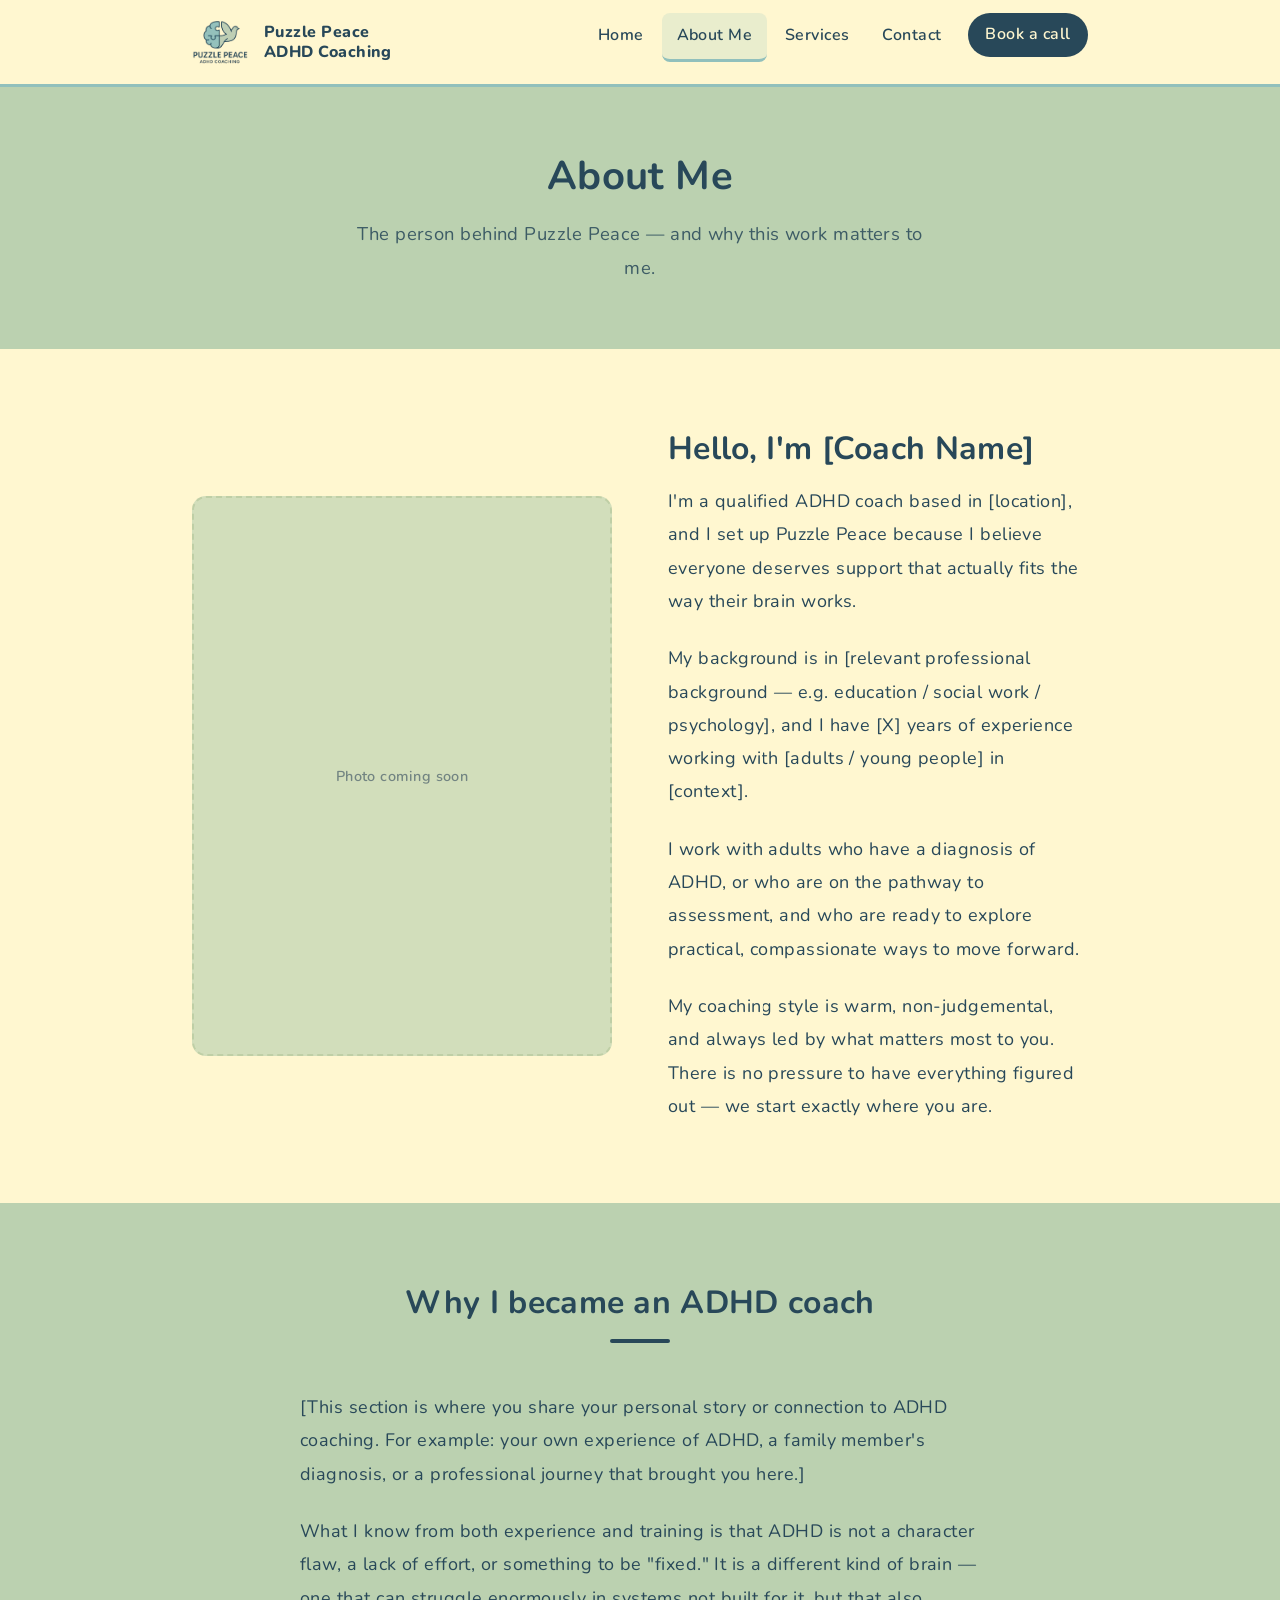
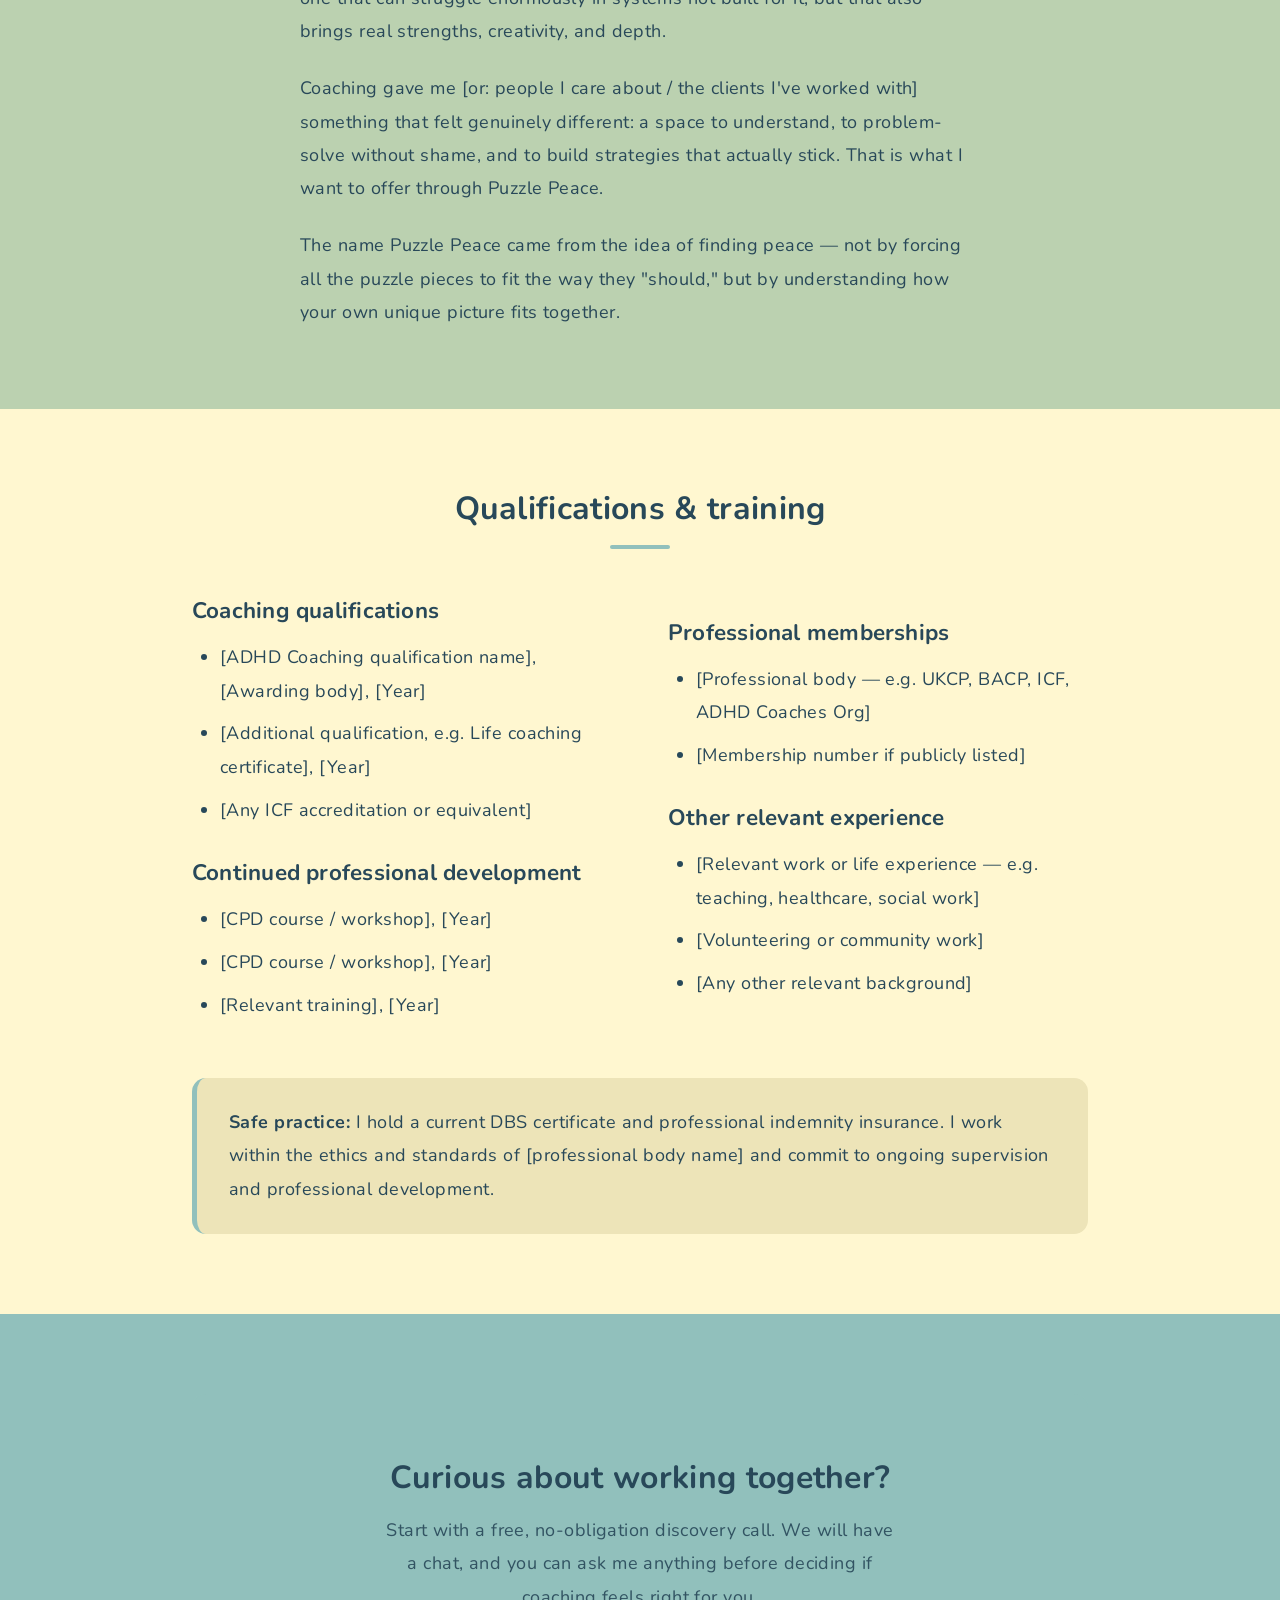
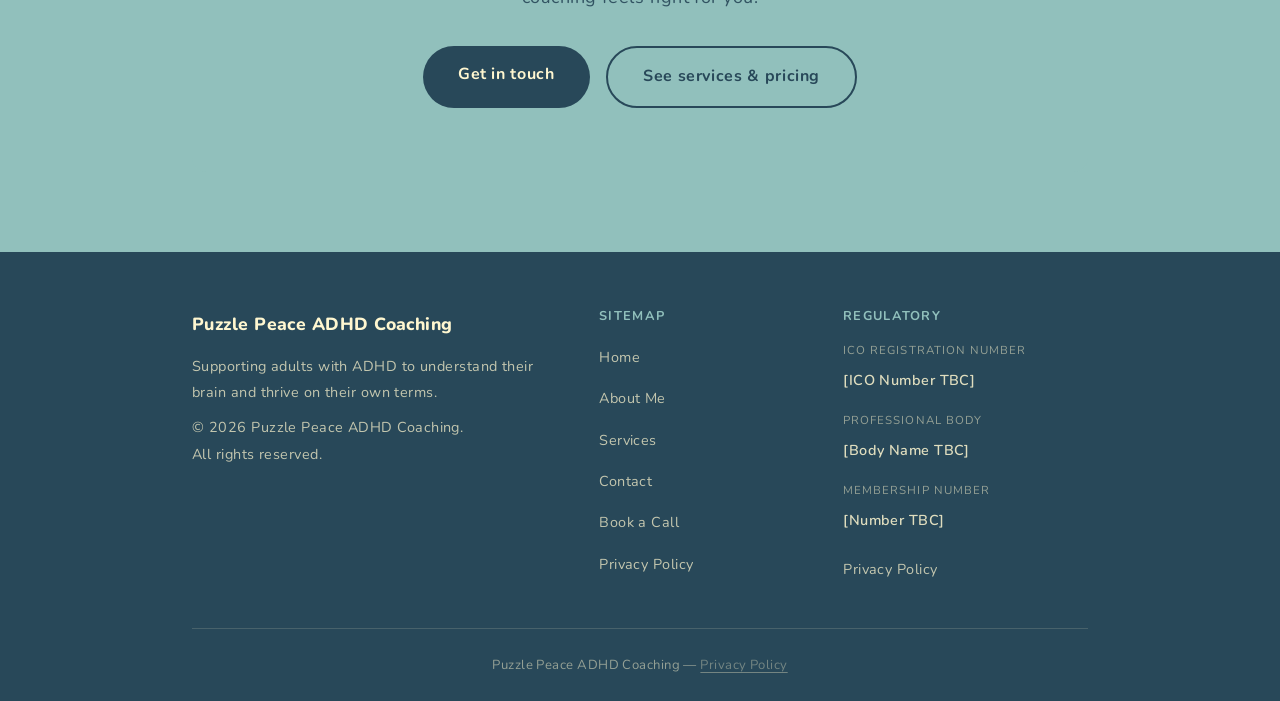
==== about.html @ c350c097 "Initial commit — Puzzle Peace ADHD Coaching website" ====
<!DOCTYPE html>
<html lang="en">
<head>
  <meta charset="UTF-8">
  <meta name="viewport" content="width=device-width, initial-scale=1.0">
  <meta name="description" content="About [Coach Name] — ADHD coach at Puzzle Peace, qualifications, background, and why she started Puzzle Peace ADHD Coaching.">
  <title>About Me | Puzzle Peace ADHD Coaching</title>
  <link rel="stylesheet" href="css/style.css">
  <!-- Open Graph -->
  <meta property="og:title" content="About Me | Puzzle Peace ADHD Coaching">
  <meta property="og:description" content="Meet [Coach Name] — qualified ADHD coach and founder of Puzzle Peace ADHD Coaching.">
  <meta property="og:type" content="website">
  <meta property="og:url" content="https://[your-domain]/about.html">
  <meta property="og:image" content="https://[your-domain]/images/logo.png">
  <meta name="twitter:card" content="summary_large_image">
</head>
<body>

  <!-- ===== HEADER ===== -->
  <header>
    <div class="nav-inner">
      <a href="index.html" class="logo-link" aria-label="Puzzle Peace ADHD Coaching — home">
        <img
          src="images/logo.png"
          alt="Puzzle Peace ADHD Coaching logo"
          onerror="this.style.display='none'; this.nextElementSibling.style.display='block';">
        <span class="logo-text">Puzzle Peace<br>ADHD Coaching</span>
      </a>
      <nav aria-label="Main navigation">
        <button class="menu-toggle" aria-label="Open navigation menu" aria-expanded="false" aria-controls="nav-links">
          <span></span><span></span><span></span>
        </button>
        <ul class="nav-links" id="nav-links" role="list">
          <li><a href="index.html">Home</a></li>
          <li><a href="about.html">About Me</a></li>
          <li><a href="services.html">Services</a></li>
          <li><a href="contact.html">Contact</a></li>
          <li><a href="book.html" class="nav-cta">Book a call</a></li>
        </ul>
      </nav>
    </div>
  </header>

  <!-- ===== PAGE HEADER ===== -->
  <div class="page-header">
    <h1>About Me</h1>
    <p>The person behind Puzzle Peace — and why this work matters to me.</p>
  </div>

  <!-- ===== MAIN BIO ===== -->
  <section>
    <div class="container">
      <div class="two-col">
        <div class="photo-placeholder" role="img" aria-label="Photo of [Coach Name] — placeholder">
          Photo coming soon
        </div>
        <div>
          <h2>Hello, I'm [Coach Name]</h2>
          <p>
            I'm a qualified ADHD coach based in [location], and I set up
            Puzzle Peace because I believe everyone deserves support that
            actually fits the way their brain works.
          </p>
          <p>
            My background is in [relevant professional background — e.g. education /
            social work / psychology], and I have [X] years of experience working
            with [adults / young people] in [context].
          </p>
          <p>
            I work with adults who have a diagnosis of ADHD, or who are on the
            pathway to assessment, and who are ready to explore practical,
            compassionate ways to move forward.
          </p>
          <p>
            My coaching style is warm, non-judgemental, and always led by what
            matters most to you. There is no pressure to have everything figured
            out — we start exactly where you are.
          </p>
        </div>
      </div>
    </div>
  </section>

  <!-- ===== WHY I BECAME A COACH ===== -->
  <section class="section-sage">
    <div class="container">
      <div class="section-title">
        <h2>Why I became an ADHD coach</h2>
        <span class="rule" aria-hidden="true"></span>
      </div>
      <div style="max-width: 680px; margin: 0 auto;">
        <p>
          [This section is where you share your personal story or connection to
          ADHD coaching. For example: your own experience of ADHD, a family
          member's diagnosis, or a professional journey that brought you here.]
        </p>
        <p>
          What I know from both experience and training is that ADHD is not a
          character flaw, a lack of effort, or something to be "fixed." It is a
          different kind of brain — one that can struggle enormously in systems
          not built for it, but that also brings real strengths, creativity, and
          depth.
        </p>
        <p>
          Coaching gave me [or: people I care about / the clients I've worked with]
          something that felt genuinely different: a space to understand, to
          problem-solve without shame, and to build strategies that actually stick.
          That is what I want to offer through Puzzle Peace.
        </p>
        <p>
          The name Puzzle Peace came from the idea of finding peace — not by
          forcing all the puzzle pieces to fit the way they "should," but by
          understanding how your own unique picture fits together.
        </p>
      </div>
    </div>
  </section>

  <!-- ===== QUALIFICATIONS ===== -->
  <section>
    <div class="container">
      <div class="section-title">
        <h2>Qualifications &amp; training</h2>
        <span class="rule" aria-hidden="true"></span>
      </div>
      <div class="two-col">
        <div>
          <h3>Coaching qualifications</h3>
          <ul>
            <li>[ADHD Coaching qualification name], [Awarding body], [Year]</li>
            <li>[Additional qualification, e.g. Life coaching certificate], [Year]</li>
            <li>[Any ICF accreditation or equivalent]</li>
          </ul>
          <h3 style="margin-top: 2rem;">Continued professional development</h3>
          <ul>
            <li>[CPD course / workshop], [Year]</li>
            <li>[CPD course / workshop], [Year]</li>
            <li>[Relevant training], [Year]</li>
          </ul>
        </div>
        <div>
          <h3>Professional memberships</h3>
          <ul>
            <li>[Professional body — e.g. UKCP, BACP, ICF, ADHD Coaches Org]</li>
            <li>[Membership number if publicly listed]</li>
          </ul>
          <h3 style="margin-top: 2rem;">Other relevant experience</h3>
          <ul>
            <li>[Relevant work or life experience — e.g. teaching, healthcare, social work]</li>
            <li>[Volunteering or community work]</li>
            <li>[Any other relevant background]</li>
          </ul>
        </div>
      </div>
      <div style="background: var(--bg-alt); border-radius: var(--radius); padding: 1.75rem 2rem; margin-top: 2rem; border-left: 5px solid var(--teal);">
        <p style="max-width: 100%; margin: 0;">
          <strong>Safe practice:</strong> I hold a current DBS certificate and
          professional indemnity insurance. I work within the ethics and
          standards of [professional body name] and commit to ongoing
          supervision and professional development.
        </p>
      </div>
    </div>
  </section>

  <!-- ===== CTA ===== -->
  <section class="section-teal">
    <div class="container">
      <div class="cta-box">
        <h2>Curious about working together?</h2>
        <p>
          Start with a free, no-obligation discovery call. We will have a chat,
          and you can ask me anything before deciding if coaching feels right for you.
        </p>
        <div class="btn-group">
          <a href="contact.html" class="btn btn-dark">Get in touch</a>
          <a href="services.html" class="btn btn-outline">See services &amp; pricing</a>
        </div>
      </div>
    </div>
  </section>

  <!-- ===== FOOTER ===== -->
  <footer>
    <div class="container">
      <div class="footer-grid">
        <div class="footer-col">
          <span class="footer-brand-name">Puzzle Peace ADHD Coaching</span>
          <p>
            Supporting adults with ADHD to understand their brain and
            thrive on their own terms.
          </p>
          <p style="margin-top: 0.5rem;">
            &copy; <span id="year"></span> Puzzle Peace ADHD Coaching.<br>
            All rights reserved.
          </p>
        </div>
        <div class="footer-col">
          <h4>Sitemap</h4>
          <ul>
            <li><a href="index.html">Home</a></li>
            <li><a href="about.html">About Me</a></li>
            <li><a href="services.html">Services</a></li>
            <li><a href="contact.html">Contact</a></li>
            <li><a href="book.html">Book a Call</a></li>
            <li><a href="privacy-policy.html">Privacy Policy</a></li>
          </ul>
        </div>
        <div class="footer-col">
          <h4>Regulatory</h4>
          <div class="reg-item">
            <span class="reg-label">ICO Registration Number</span>
            <span class="reg-value">[ICO Number TBC]</span>
          </div>
          <div class="reg-item">
            <span class="reg-label">Professional Body</span>
            <span class="reg-value">[Body Name TBC]</span>
          </div>
          <div class="reg-item">
            <span class="reg-label">Membership Number</span>
            <span class="reg-value">[Number TBC]</span>
          </div>
          <div style="margin-top: 1rem;">
            <a href="privacy-policy.html">Privacy Policy</a>
          </div>
        </div>
      </div>
      <div class="footer-bottom">
        Puzzle Peace ADHD Coaching &mdash;
        <a href="privacy-policy.html">Privacy Policy</a>
      </div>
    </div>
  </footer>

  <script src="js/main.js"></script>
  <script>document.getElementById('year').textContent = new Date().getFullYear();</script>
</body>
</html>
---- css/style.css ----
/* ============================================================
   PUZZLE PEACE ADHD COACHING — Main Stylesheet
   Dyslexia-friendly: Nunito font, cream background,
   generous spacing, left-aligned text, 65ch line length
   ============================================================ */

@import url('https://fonts.googleapis.com/css2?family=Nunito:ital,wght@0,400;0,500;0,600;0,700;0,800;1,400&display=swap');

/* --- Variables --- */
:root {
  --bg:         #fff7d0;
  --bg-alt:     #ede4b8;
  --teal:       #91c0bc;
  --teal-dark:  #6aa8a4;
  --sage:       #bbd1b0;
  --sage-dark:  #9dba91;
  --text:       #284859;
  --text-muted: #3d6275;
  --off-white:  #e8f3f2;
  --max-width:  960px;
  --radius:     14px;
  --section-pad: 5rem;
}

/* --- Reset --- */
*, *::before, *::after { box-sizing: border-box; margin: 0; padding: 0; }
html { scroll-behavior: smooth; }

body {
  font-family: 'Nunito', 'Segoe UI', Arial, sans-serif;
  background-color: var(--bg);
  color: var(--text);
  font-size: 1.125rem;    /* 18px */
  line-height: 1.85;
  letter-spacing: 0.025em;
}

/* --- Typography --- */
h1, h2, h3, h4 {
  line-height: 1.25;
  margin-bottom: 1rem;
  font-weight: 700;
  letter-spacing: 0.01em;
}
h1 { font-size: 2.5rem; }
h2 { font-size: 2rem; }
h3 { font-size: 1.4rem; }
h4 { font-size: 1.05rem; font-weight: 700; }

p {
  margin-bottom: 1.5rem;
  max-width: 65ch;   /* optimal reading line length */
}
p:last-child { margin-bottom: 0; }

a { color: var(--teal-dark); text-decoration: underline; text-underline-offset: 3px; }
a:hover { color: var(--text); }

ul, ol { padding-left: 1.75rem; margin-bottom: 1.5rem; }
li { margin-bottom: 0.6rem; line-height: 1.85; }
strong { font-weight: 700; }

/* --- Layout --- */
.container {
  max-width: var(--max-width);
  margin: 0 auto;
  padding: 0 2rem;
}
section { padding: var(--section-pad) 0; }

/* --- HEADER / NAV --- */
header {
  background: var(--bg);
  border-bottom: 3px solid var(--teal);
  position: sticky;
  top: 0;
  z-index: 200;
}

.nav-inner {
  max-width: var(--max-width);
  margin: 0 auto;
  padding: 0.75rem 2rem;
  display: flex;
  align-items: center;
  justify-content: space-between;
}

.logo-link {
  display: flex;
  align-items: center;
  gap: 0.75rem;
  text-decoration: none;
  flex-shrink: 0;
}

.logo-link img { height: 60px; width: auto; display: block; }

.logo-text {
  font-size: 1rem;
  font-weight: 800;
  color: var(--text);
  line-height: 1.25;
  display: block; /* always visible alongside logo */
}

nav { display: flex; align-items: center; }

.nav-links {
  list-style: none;
  display: flex;
  gap: 0.25rem;
  padding: 0;
  margin: 0;
}

.nav-links a {
  display: block;
  color: var(--text);
  text-decoration: none;
  font-weight: 600;
  font-size: 1rem;
  padding: 0.5rem 0.9rem;
  border-radius: 8px;
  border-bottom: 3px solid transparent;
  transition: background 0.15s;
}

.nav-links a:hover,
.nav-links a.active {
  background: rgba(145, 192, 188, 0.2);
  border-bottom-color: var(--teal);
  color: var(--text);
}

/* Hamburger */
.menu-toggle {
  display: none;
  flex-direction: column;
  gap: 5px;
  background: none;
  border: 2px solid var(--text);
  border-radius: 8px;
  padding: 0.45rem 0.6rem;
  cursor: pointer;
}
.menu-toggle span {
  display: block;
  width: 22px;
  height: 2.5px;
  background: var(--text);
  border-radius: 2px;
}

/* --- HERO --- */
.hero {
  background: var(--teal);
  padding: 5.5rem 2rem;
  text-align: center;
}
.hero-brand {
  font-size: 1rem;
  font-weight: 700;
  letter-spacing: 0.15em;
  text-transform: uppercase;
  color: var(--text);
  opacity: 0.7;
  margin: 0 auto 1rem;
  max-width: 100%;
}
.hero h1 {
  color: var(--text);
  font-size: 2.9rem;
  max-width: 700px;
  margin: 0 auto 1.25rem;
}
.hero p {
  color: var(--text);
  font-size: 1.2rem;
  max-width: 580px;
  margin: 0 auto 2.25rem;
  opacity: 0.9;
}

/* --- BUTTONS --- */
.btn {
  display: inline-block;
  padding: 0.9rem 2.2rem;
  border-radius: 50px;
  font-size: 1rem;
  font-weight: 700;
  font-family: 'Nunito', sans-serif;
  text-decoration: none;
  cursor: pointer;
  border: none;
  letter-spacing: 0.04em;
  transition: transform 0.15s, box-shadow 0.15s;
}
.btn:hover {
  transform: translateY(-2px);
  box-shadow: 0 6px 18px rgba(40, 72, 89, 0.25);
  text-decoration: none;
}
.btn-dark  { background: var(--text); color: var(--bg); }
.btn-dark:hover { color: var(--bg); }
.btn-outline {
  background: transparent;
  color: var(--text);
  border: 2.5px solid var(--text);
}
.btn-outline:hover { background: rgba(40, 72, 89, 0.08); color: var(--text); }
.btn-teal  { background: var(--teal); color: var(--text); }
.btn-sage  { background: var(--sage); color: var(--text); }

.btn-group {
  display: flex;
  gap: 1rem;
  flex-wrap: wrap;
  justify-content: center;
}

/* --- PAGE HEADER (inner pages) --- */
.page-header {
  background: var(--sage);
  padding: 4rem 2rem;
  text-align: center;
}
.page-header h1 { color: var(--text); }
.page-header p {
  color: var(--text);
  font-size: 1.15rem;
  max-width: 600px;
  margin: 0.5rem auto 0;
  opacity: 0.85;
}

/* --- SECTION BACKGROUNDS --- */
.section-sage { background: var(--sage); }
.section-teal { background: var(--teal); }
.section-alt  { background: var(--bg-alt); }

/* --- SECTION TITLE --- */
.section-title {
  text-align: center;
  margin-bottom: 3rem;
}
.section-title .rule {
  display: block;
  width: 60px;
  height: 4px;
  background: var(--teal);
  margin: 0.75rem auto 0;
  border-radius: 3px;
}
.section-sage .section-title .rule,
.section-teal .section-title .rule { background: var(--text); }

/* --- CARDS --- */
.card-grid {
  display: grid;
  grid-template-columns: repeat(auto-fit, minmax(255px, 1fr));
  gap: 1.75rem;
}
.card {
  background: var(--off-white);
  border-radius: var(--radius);
  padding: 2rem;
  border: 2px solid var(--sage);
}
.card-icon { font-size: 2.2rem; margin-bottom: 0.75rem; display: block; }
.card h3 { color: var(--teal-dark); margin-bottom: 0.75rem; }
.card p { margin-bottom: 0; max-width: 100%; }

/* --- TWO COLUMN --- */
.two-col {
  display: grid;
  grid-template-columns: 1fr 1fr;
  gap: 3.5rem;
  align-items: center;
}
.photo-placeholder {
  width: 100%;
  aspect-ratio: 3 / 4;
  background: var(--sage);
  border-radius: var(--radius);
  display: flex;
  align-items: center;
  justify-content: center;
  color: var(--text);
  font-size: 0.9rem;
  font-weight: 600;
  opacity: 0.65;
  border: 2px dashed var(--sage-dark);
  text-align: center;
  padding: 1rem;
}

/* --- STEPS (How it works) --- */
.steps {
  display: grid;
  grid-template-columns: repeat(auto-fit, minmax(200px, 1fr));
  gap: 1.5rem;
  counter-reset: step;
}
.step {
  background: var(--off-white);
  border-radius: var(--radius);
  padding: 2rem;
  border: 2px solid var(--sage);
  position: relative;
  padding-top: 3.5rem;
}
.step::before {
  counter-increment: step;
  content: counter(step);
  position: absolute;
  top: -1rem;
  left: 1.5rem;
  width: 2rem;
  height: 2rem;
  background: var(--teal-dark);
  color: var(--bg);
  font-weight: 800;
  font-size: 1rem;
  border-radius: 50%;
  display: flex;
  align-items: center;
  justify-content: center;
}
.step h3 { margin-bottom: 0.5rem; font-size: 1.1rem; }
.step p { margin-bottom: 0; max-width: 100%; font-size: 0.95rem; }

/* --- SERVICE BLOCKS --- */
.service-block {
  background: var(--off-white);
  border-radius: var(--radius);
  padding: 2.25rem 2.5rem;
  margin-bottom: 1.75rem;
  border-left: 5px solid var(--teal);
}
.service-block:last-child { margin-bottom: 0; }
.service-block h3 { color: var(--teal-dark); margin-bottom: 0.75rem; }
.service-block p, .service-block ul { max-width: 100%; }

/* --- PRICING BOX --- */
.pricing-box {
  background: var(--teal);
  border-radius: var(--radius);
  padding: 3rem 2rem;
  text-align: center;
  margin: 2rem 0;
}
.pricing-box .price {
  font-size: 3.5rem;
  font-weight: 800;
  color: var(--text);
  line-height: 1;
  margin: 0.5rem 0;
}
.pricing-box .price-label { font-size: 1rem; color: var(--text); opacity: 0.8; }
.pricing-box p { max-width: 100%; color: var(--text); margin-top: 0.75rem; opacity: 0.9; }
.pricing-box .btn { margin-top: 1.5rem; }

/* --- FAQ --- */
.faq-item {
  border-bottom: 2px solid var(--sage);
  padding: 1.5rem 0;
}
.faq-item:last-child { border-bottom: none; }
.faq-item h3 { font-size: 1.1rem; margin-bottom: 0.5rem; color: var(--teal-dark); }
.faq-item p { margin-bottom: 0; max-width: 100%; }

/* --- CTA BOX --- */
.cta-box {
  background: var(--teal);
  border-radius: var(--radius);
  padding: 4rem 2rem;
  text-align: center;
}
.cta-box h2 { color: var(--text); margin-bottom: 1rem; }
.cta-box p { color: var(--text); max-width: 520px; margin: 0 auto 2rem; opacity: 0.9; }

/* --- CONTACT --- */
.contact-method {
  background: var(--off-white);
  border-radius: var(--radius);
  padding: 2.5rem;
  border: 2px solid var(--sage);
  margin-bottom: 2rem;
}
.contact-method h3 { color: var(--teal-dark); margin-bottom: 0.5rem; }
.email-link {
  font-size: 1.3rem;
  font-weight: 700;
  display: inline-block;
  margin: 0.5rem 0 1rem;
}
.gdpr-box {
  background: var(--bg-alt);
  border-left: 5px solid var(--sage-dark);
  border-radius: 0 var(--radius) var(--radius) 0;
  padding: 1.5rem 1.75rem;
  margin-top: 1.75rem;
}
.gdpr-box h4 { color: var(--text); margin-bottom: 0.5rem; }
.gdpr-box p {
  font-size: 0.9rem;
  color: var(--text-muted);
  max-width: 100%;
  margin-bottom: 0.4rem;
}

/* --- PRIVACY POLICY --- */
.policy-section {
  padding-top: 2rem;
  margin-top: 2rem;
  border-top: 2px solid var(--sage);
}
.policy-section:first-child { border-top: none; margin-top: 0; padding-top: 0; }
.policy-section h2 { font-size: 1.4rem; color: var(--teal-dark); }
.policy-section p,
.policy-section ul { max-width: 100%; }

/* --- FOOTER --- */
footer {
  background: var(--text);
  color: var(--bg);
  padding: 3.5rem 0 1.5rem;
}
.footer-grid {
  display: grid;
  grid-template-columns: 1.8fr 1fr 1.2fr;
  gap: 2.5rem;
  padding-bottom: 2.5rem;
  border-bottom: 1px solid rgba(255, 247, 208, 0.15);
}
.footer-brand-name {
  font-size: 1.1rem;
  font-weight: 800;
  color: var(--bg);
  display: block;
  margin-bottom: 0.75rem;
  text-decoration: none;
}
.footer-col p {
  color: var(--bg);
  opacity: 0.72;
  font-size: 0.9rem;
  max-width: 100%;
  margin-bottom: 0.5rem;
}
.footer-col h4 {
  color: var(--teal);
  font-size: 0.8rem;
  text-transform: uppercase;
  letter-spacing: 0.1em;
  margin-bottom: 1rem;
}
.footer-col ul { list-style: none; padding: 0; margin: 0; }
.footer-col ul li { margin-bottom: 0.5rem; }
.footer-col a {
  color: var(--bg);
  text-decoration: none;
  opacity: 0.72;
  font-size: 0.9rem;
  transition: opacity 0.15s;
}
.footer-col a:hover { opacity: 1; text-decoration: underline; }

.reg-item { margin-bottom: 0.85rem; }
.reg-label {
  display: block;
  font-size: 0.72rem;
  text-transform: uppercase;
  letter-spacing: 0.09em;
  color: var(--bg);
  opacity: 0.5;
  margin-bottom: 0.1rem;
}
.reg-value {
  font-size: 0.9rem;
  color: var(--bg);
  font-weight: 600;
  opacity: 0.85;
}

.footer-bottom {
  padding-top: 1.5rem;
  text-align: center;
  font-size: 0.82rem;
  color: var(--bg);
  opacity: 0.5;
}
.footer-bottom a { color: var(--bg); opacity: 0.7; }
.footer-bottom a:hover { opacity: 1; }

/* --- NAV CTA BUTTON --- */
.nav-links .nav-cta {
  background: var(--text);
  color: var(--bg) !important;
  border-radius: 50px;
  padding: 0.45rem 1.1rem !important;
  border-bottom: none !important;
  margin-left: 0.5rem;
  transition: background 0.15s;
}
.nav-links .nav-cta:hover {
  background: var(--teal-dark);
  color: var(--bg) !important;
  border-bottom: none !important;
}

/* --- TESTIMONIALS --- */
.testimonial-grid {
  display: grid;
  grid-template-columns: repeat(auto-fit, minmax(280px, 1fr));
  gap: 1.75rem;
}
blockquote.testimonial {
  background: var(--off-white);
  border-radius: var(--radius);
  padding: 2.25rem 2rem 1.75rem;
  border: 2px solid var(--sage);
  position: relative;
}
blockquote.testimonial::before {
  content: '\201C';
  font-size: 4.5rem;
  line-height: 1;
  color: var(--teal);
  position: absolute;
  top: 0.25rem;
  left: 1.25rem;
  font-family: Georgia, serif;
  pointer-events: none;
}
blockquote.testimonial p {
  padding-top: 1.75rem;
  max-width: 100%;
  font-style: italic;
  margin-bottom: 1.25rem;
  line-height: 1.75;
}
blockquote.testimonial footer {
  font-weight: 700;
  font-size: 0.9rem;
  color: var(--teal-dark);
  font-style: normal;
}

/* --- WHAT COACHING IS NOT --- */
.not-grid {
  display: grid;
  grid-template-columns: 1fr 1fr;
  gap: 2rem;
  margin-top: 1rem;
}
.not-col h3 {
  margin-bottom: 1.25rem;
  font-size: 1.1rem;
}
.not-col ul {
  list-style: none;
  padding: 0;
}
.not-col ul li {
  padding: 0.65rem 0;
  border-bottom: 1px solid rgba(40, 72, 89, 0.12);
  line-height: 1.6;
}
.not-col ul li:last-child { border-bottom: none; }
.not-col.is-col li::before   { content: '✓  '; color: var(--teal-dark); font-weight: 800; }
.not-col.not-col-x li::before { content: '✕  '; color: var(--text); opacity: 0.45; font-weight: 800; }

/* --- SESSION WALKTHROUGH --- */
.session-steps {
  display: grid;
  grid-template-columns: repeat(5, 1fr);
  gap: 1.25rem;
  counter-reset: session-step;
}
.session-step {
  background: var(--off-white);
  border-radius: var(--radius);
  padding: 1.25rem 1.1rem 1.25rem;
  border: 2px solid var(--sage);
  position: relative;
  padding-top: 3rem;
}
.session-step::before {
  counter-increment: session-step;
  content: counter(session-step);
  position: absolute;
  top: -1rem;
  left: 1.25rem;
  width: 2rem;
  height: 2rem;
  background: var(--teal-dark);
  color: var(--bg);
  font-weight: 800;
  font-size: 1rem;
  border-radius: 50%;
  display: flex;
  align-items: center;
  justify-content: center;
}
.session-step h3 { font-size: 1rem; margin-bottom: 0.4rem; }
.session-step .duration {
  font-size: 0.8rem;
  font-weight: 700;
  color: var(--teal-dark);
  letter-spacing: 0.05em;
  text-transform: uppercase;
  margin-bottom: 0.6rem;
  display: block;
}
.session-step p { font-size: 0.93rem; max-width: 100%; margin-bottom: 0; }

/* --- CALENDLY EMBED --- */
.calendly-container {
  background: var(--off-white);
  border-radius: var(--radius);
  border: 2px solid var(--sage);
  overflow: hidden;
  min-height: 660px;
}
.calendly-placeholder {
  padding: 3rem 2rem;
  text-align: center;
}
.calendly-placeholder p { max-width: 100%; }

/* --- RESPONSIVE --- */
@media (max-width: 768px) {
  :root { --section-pad: 3.5rem; }

  h1 { font-size: 1.9rem; }
  h2 { font-size: 1.6rem; }
  .hero h1 { font-size: 2rem; }

  .menu-toggle { display: flex; }

  .nav-links {
    display: none;
    position: absolute;
    top: 100%;
    left: 0;
    right: 0;
    background: var(--bg);
    border-bottom: 3px solid var(--teal);
    flex-direction: column;
    padding: 1rem 2rem 1.5rem;
    gap: 0;
    box-shadow: 0 4px 16px rgba(40, 72, 89, 0.12);
  }
  .nav-links.open { display: flex; }
  .nav-links a {
    padding: 0.7rem 0.5rem;
    border-bottom: 1px solid rgba(145, 192, 188, 0.35);
    border-radius: 0;
  }
  .nav-links a:last-child { border-bottom: none; }

  nav { position: relative; }
  header { position: relative; }

  .two-col { grid-template-columns: 1fr; gap: 2rem; }
  .footer-grid { grid-template-columns: 1fr; gap: 2rem; }
  .card-grid { grid-template-columns: 1fr; }
  .steps { grid-template-columns: 1fr; }
  .btn-group { flex-direction: column; align-items: center; }
  .not-grid { grid-template-columns: 1fr; gap: 0; }
  .session-steps { grid-template-columns: repeat(2, 1fr); }
  .session-steps .session-step:last-child:nth-child(odd) { grid-column: 1 / -1; max-width: 50%; margin: 0 auto; width: 100%; }
}
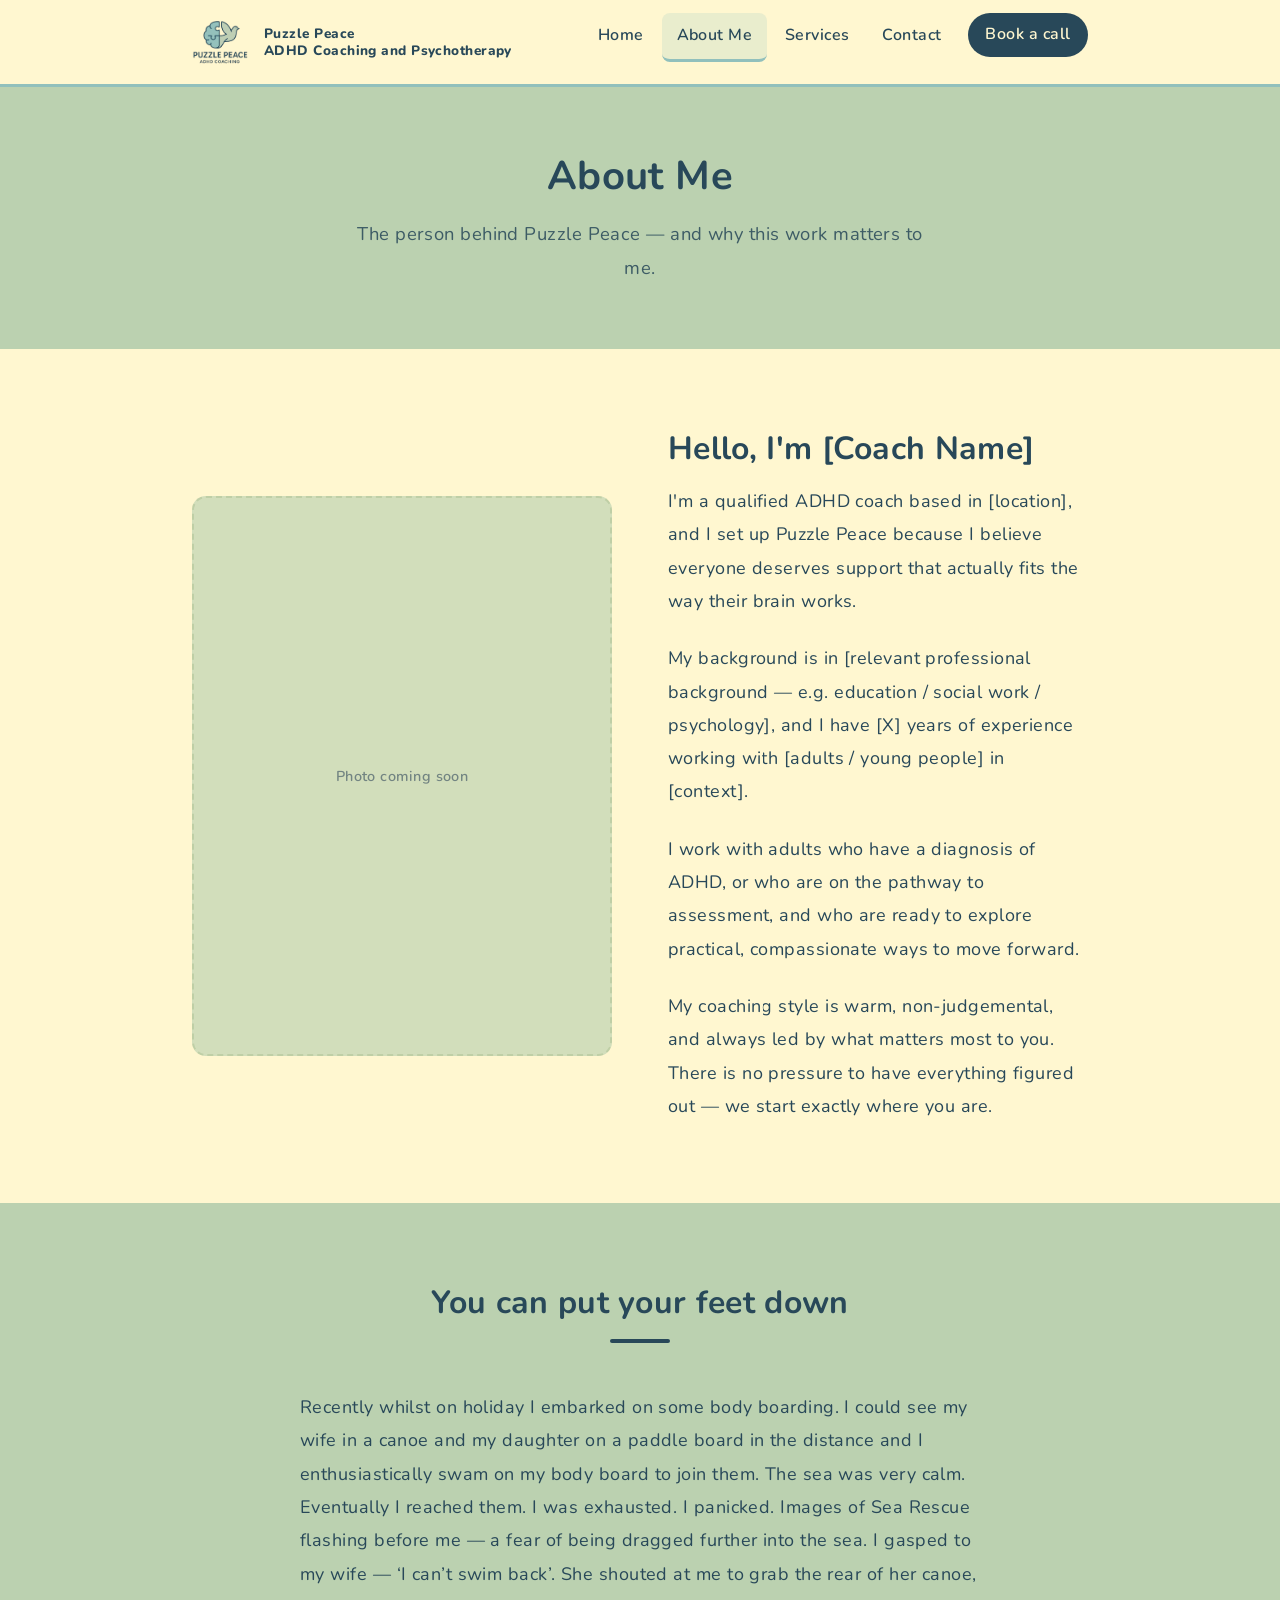
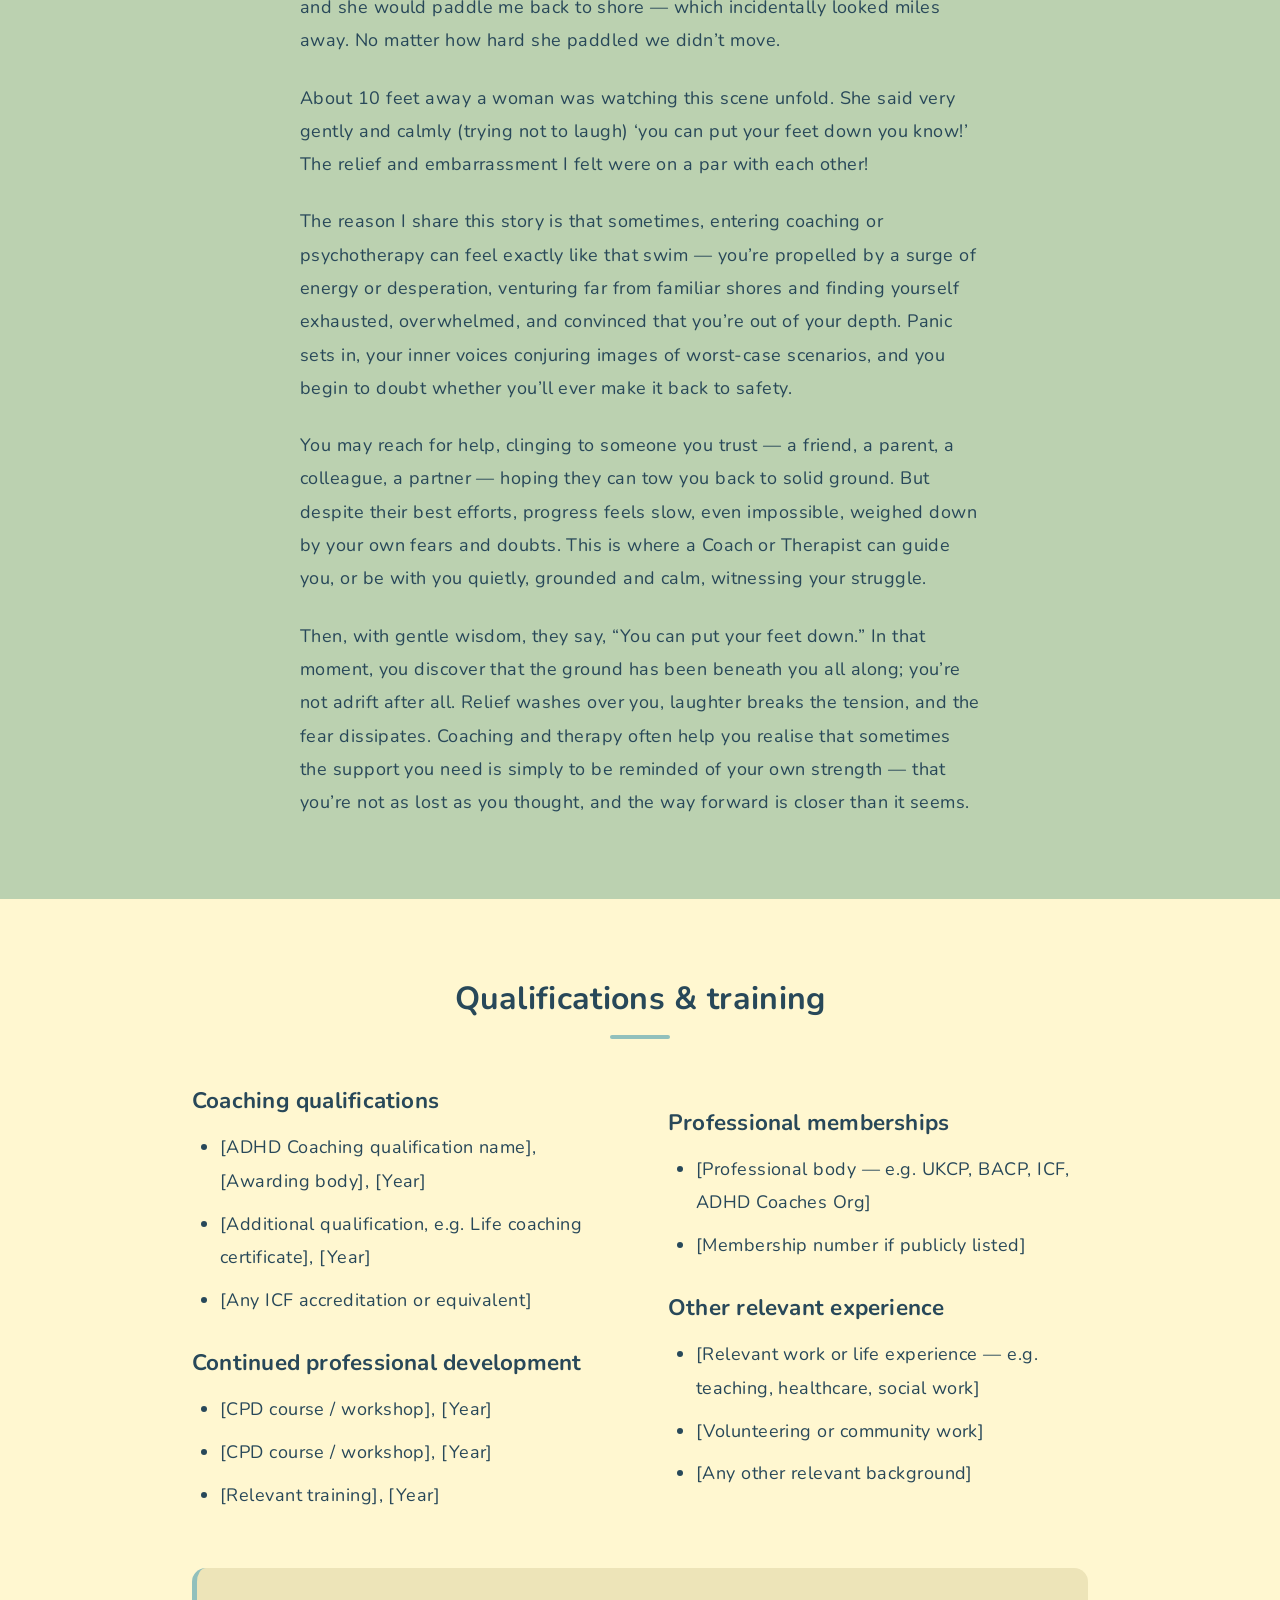
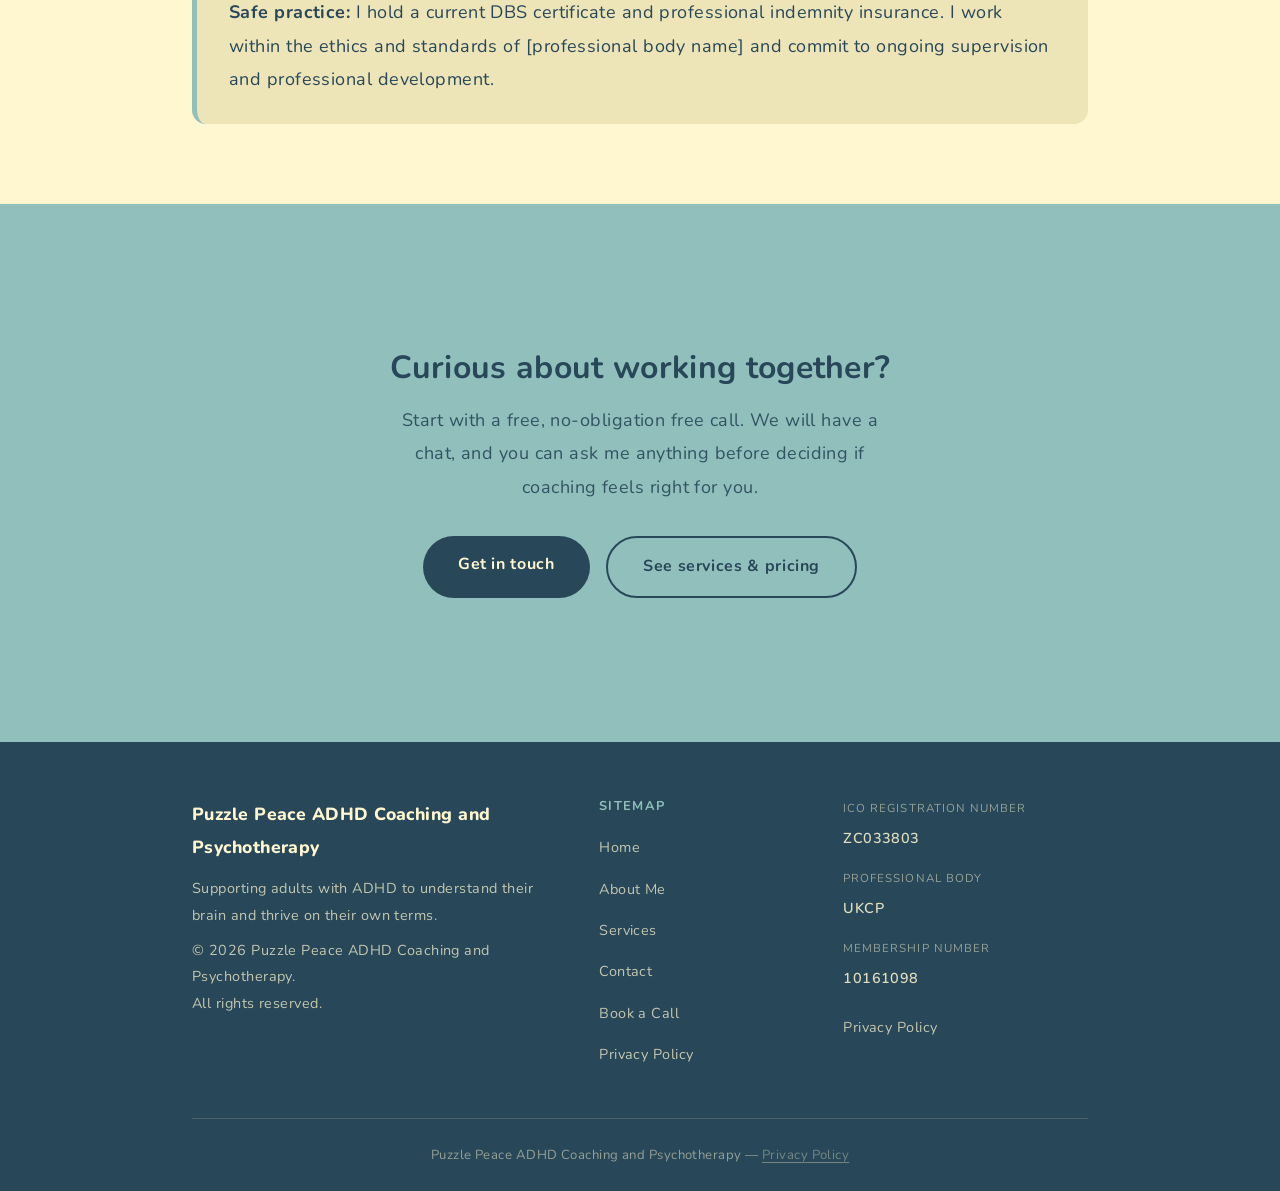
==== commit 83d1ef58: "Update company name, content, pricing, and contact details - Rename to Puzzle Peace ADHD Coaching an" ====
--- a/about.html
+++ b/about.html
@@ -3,12 +3,12 @@
 <head>
   <meta charset="UTF-8">
   <meta name="viewport" content="width=device-width, initial-scale=1.0">
-  <meta name="description" content="About [Coach Name] — ADHD coach at Puzzle Peace, qualifications, background, and why she started Puzzle Peace ADHD Coaching.">
-  <title>About Me | Puzzle Peace ADHD Coaching</title>
+  <meta name="description" content="About [Coach Name] — ADHD coach at Puzzle Peace, qualifications, background, and why she started Puzzle Peace ADHD Coaching and Psychotherapy.">
+  <title>About Me | Puzzle Peace ADHD Coaching and Psychotherapy</title>
   <link rel="stylesheet" href="css/style.css">
   <!-- Open Graph -->
-  <meta property="og:title" content="About Me | Puzzle Peace ADHD Coaching">
-  <meta property="og:description" content="Meet [Coach Name] — qualified ADHD coach and founder of Puzzle Peace ADHD Coaching.">
+  <meta property="og:title" content="About Me | Puzzle Peace ADHD Coaching and Psychotherapy">
+  <meta property="og:description" content="Meet [Coach Name] — qualified ADHD coach and founder of Puzzle Peace ADHD Coaching and Psychotherapy.">
   <meta property="og:type" content="website">
   <meta property="og:url" content="https://[your-domain]/about.html">
   <meta property="og:image" content="https://[your-domain]/images/logo.png">
@@ -19,12 +19,12 @@
   <!-- ===== HEADER ===== -->
   <header>
     <div class="nav-inner">
-      <a href="index.html" class="logo-link" aria-label="Puzzle Peace ADHD Coaching — home">
+      <a href="index.html" class="logo-link" aria-label="Puzzle Peace ADHD Coaching and Psychotherapy — home">
         <img
           src="images/logo.png"
-          alt="Puzzle Peace ADHD Coaching logo"
+          alt="Puzzle Peace ADHD Coaching and Psychotherapy logo"
           onerror="this.style.display='none'; this.nextElementSibling.style.display='block';">
-        <span class="logo-text">Puzzle Peace<br>ADHD Coaching</span>
+        <span class="logo-text">Puzzle Peace<br>ADHD Coaching and Psychotherapy</span>
       </a>
       <nav aria-label="Main navigation">
         <button class="menu-toggle" aria-label="Open navigation menu" aria-expanded="false" aria-controls="nav-links">
@@ -35,7 +35,7 @@
           <li><a href="about.html">About Me</a></li>
           <li><a href="services.html">Services</a></li>
           <li><a href="contact.html">Contact</a></li>
-          <li><a href="book.html" class="nav-cta">Book a call</a></li>
+          <li><a href="contact.html" class="nav-cta">Book a call</a></li>
         </ul>
       </nav>
     </div>
@@ -85,32 +85,52 @@
   <section class="section-sage">
     <div class="container">
       <div class="section-title">
-        <h2>Why I became an ADHD coach</h2>
+        <h2>You can put your feet down</h2>
         <span class="rule" aria-hidden="true"></span>
       </div>
       <div style="max-width: 680px; margin: 0 auto;">
         <p>
-          [This section is where you share your personal story or connection to
-          ADHD coaching. For example: your own experience of ADHD, a family
-          member's diagnosis, or a professional journey that brought you here.]
-        </p>
-        <p>
-          What I know from both experience and training is that ADHD is not a
-          character flaw, a lack of effort, or something to be "fixed." It is a
-          different kind of brain — one that can struggle enormously in systems
-          not built for it, but that also brings real strengths, creativity, and
-          depth.
-        </p>
-        <p>
-          Coaching gave me [or: people I care about / the clients I've worked with]
-          something that felt genuinely different: a space to understand, to
-          problem-solve without shame, and to build strategies that actually stick.
-          That is what I want to offer through Puzzle Peace.
-        </p>
-        <p>
-          The name Puzzle Peace came from the idea of finding peace — not by
-          forcing all the puzzle pieces to fit the way they "should," but by
-          understanding how your own unique picture fits together.
+          Recently whilst on holiday I embarked on some body boarding. I could see
+          my wife in a canoe and my daughter on a paddle board in the distance and I
+          enthusiastically swam on my body board to join them. The sea was very calm.
+          Eventually I reached them. I was exhausted. I panicked. Images of Sea Rescue
+          flashing before me &mdash; a fear of being dragged further into the sea. I
+          gasped to my wife &mdash; &lsquo;I can&rsquo;t swim back&rsquo;. She shouted
+          at me to grab the rear of her canoe, and she would paddle me back to shore
+          &mdash; which incidentally looked miles away. No matter how hard she paddled
+          we didn&rsquo;t move.
+        </p>
+        <p>
+          About 10 feet away a woman was watching this scene unfold. She said very
+          gently and calmly (trying not to laugh) &lsquo;you can put your feet down
+          you know!&rsquo; The relief and embarrassment I felt were on a par with
+          each other!
+        </p>
+        <p>
+          The reason I share this story is that sometimes, entering coaching or
+          psychotherapy can feel exactly like that swim &mdash; you&rsquo;re propelled
+          by a surge of energy or desperation, venturing far from familiar shores and
+          finding yourself exhausted, overwhelmed, and convinced that you&rsquo;re out
+          of your depth. Panic sets in, your inner voices conjuring images of
+          worst-case scenarios, and you begin to doubt whether you&rsquo;ll ever make
+          it back to safety.
+        </p>
+        <p>
+          You may reach for help, clinging to someone you trust &mdash; a friend, a
+          parent, a colleague, a partner &mdash; hoping they can tow you back to solid
+          ground. But despite their best efforts, progress feels slow, even impossible,
+          weighed down by your own fears and doubts. This is where a Coach or Therapist
+          can guide you, or be with you quietly, grounded and calm, witnessing
+          your struggle.
+        </p>
+        <p>
+          Then, with gentle wisdom, they say, &ldquo;You can put your feet
+          down.&rdquo; In that moment, you discover that the ground has been beneath
+          you all along; you&rsquo;re not adrift after all. Relief washes over you,
+          laughter breaks the tension, and the fear dissipates. Coaching and therapy
+          often help you realise that sometimes the support you need is simply to be
+          reminded of your own strength &mdash; that you&rsquo;re not as lost as you
+          thought, and the way forward is closer than it seems.
         </p>
       </div>
     </div>
@@ -169,7 +189,7 @@
       <div class="cta-box">
         <h2>Curious about working together?</h2>
         <p>
-          Start with a free, no-obligation discovery call. We will have a chat,
+          Start with a free, no-obligation free call. We will have a chat,
           and you can ask me anything before deciding if coaching feels right for you.
         </p>
         <div class="btn-group">
@@ -185,13 +205,13 @@
     <div class="container">
       <div class="footer-grid">
         <div class="footer-col">
-          <span class="footer-brand-name">Puzzle Peace ADHD Coaching</span>
+          <span class="footer-brand-name">Puzzle Peace ADHD Coaching and Psychotherapy</span>
           <p>
             Supporting adults with ADHD to understand their brain and
             thrive on their own terms.
           </p>
           <p style="margin-top: 0.5rem;">
-            &copy; <span id="year"></span> Puzzle Peace ADHD Coaching.<br>
+            &copy; <span id="year"></span> Puzzle Peace ADHD Coaching and Psychotherapy.<br>
             All rights reserved.
           </p>
         </div>
@@ -202,23 +222,22 @@
             <li><a href="about.html">About Me</a></li>
             <li><a href="services.html">Services</a></li>
             <li><a href="contact.html">Contact</a></li>
-            <li><a href="book.html">Book a Call</a></li>
+            <li><a href="contact.html">Book a Call</a></li>
             <li><a href="privacy-policy.html">Privacy Policy</a></li>
           </ul>
         </div>
         <div class="footer-col">
-          <h4>Regulatory</h4>
           <div class="reg-item">
             <span class="reg-label">ICO Registration Number</span>
-            <span class="reg-value">[ICO Number TBC]</span>
+            <span class="reg-value">ZC033803</span>
           </div>
           <div class="reg-item">
             <span class="reg-label">Professional Body</span>
-            <span class="reg-value">[Body Name TBC]</span>
+            <span class="reg-value">UKCP</span>
           </div>
           <div class="reg-item">
             <span class="reg-label">Membership Number</span>
-            <span class="reg-value">[Number TBC]</span>
+            <span class="reg-value">10161098</span>
           </div>
           <div style="margin-top: 1rem;">
             <a href="privacy-policy.html">Privacy Policy</a>
@@ -226,7 +245,7 @@
         </div>
       </div>
       <div class="footer-bottom">
-        Puzzle Peace ADHD Coaching &mdash;
+        Puzzle Peace ADHD Coaching and Psychotherapy &mdash;
         <a href="privacy-policy.html">Privacy Policy</a>
       </div>
     </div>
--- a/css/style.css
+++ b/css/style.css
@@ -97,7 +97,7 @@
 .logo-link img { height: 60px; width: auto; display: block; }
 
 .logo-text {
-  font-size: 1rem;
+  font-size: 0.85rem;
   font-weight: 800;
   color: var(--text);
   line-height: 1.25;
@@ -153,6 +153,15 @@
 }
 
 /* --- HERO --- */
+.hero-logo {
+  display: block;
+  margin: 0 auto 2.5rem;
+  max-width: 240px;
+  width: 55%;
+  height: auto;
+  filter: drop-shadow(0 4px 16px rgba(40, 72, 89, 0.18));
+}
+
 .hero {
   background: var(--teal);
   padding: 5.5rem 2rem;
@@ -342,6 +351,14 @@
 .service-block h3 { color: var(--teal-dark); margin-bottom: 0.75rem; }
 .service-block p, .service-block ul { max-width: 100%; }
 
+/* --- PRICING GRID --- */
+.pricing-grid {
+  display: grid;
+  grid-template-columns: repeat(3, 1fr);
+  gap: 1.5rem;
+  margin-bottom: 2rem;
+}
+
 /* --- PRICING BOX --- */
 .pricing-box {
   background: var(--teal);
@@ -571,6 +588,42 @@
 .not-col ul li:last-child { border-bottom: none; }
 .not-col.is-col li::before   { content: '✓  '; color: var(--teal-dark); font-weight: 800; }
 .not-col.not-col-x li::before { content: '✕  '; color: var(--text); opacity: 0.45; font-weight: 800; }
+
+/* --- BENEFIT SECTION --- */
+.benefit-content {
+  max-width: 560px;
+  margin: 0 auto;
+  text-align: center;
+}
+.benefit-intro {
+  font-size: 1.15rem;
+  font-weight: 600;
+  color: var(--text);
+  margin-bottom: 0.5rem;
+  max-width: 100%;
+}
+.benefit-list {
+  list-style: none;
+  padding: 0;
+  margin: 0 0 2rem;
+  text-align: left;
+}
+.benefit-list li {
+  padding: 0.85rem 0;
+  border-bottom: 2px solid rgba(40, 72, 89, 0.15);
+  font-size: 1.05rem;
+  margin-bottom: 0;
+  line-height: 1.6;
+}
+.benefit-list li:last-child {
+  border-bottom: none;
+}
+.benefit-closing {
+  font-style: italic;
+  opacity: 0.85;
+  margin-bottom: 2rem;
+  max-width: 100%;
+}
 
 /* --- SESSION WALKTHROUGH --- */
 .session-steps {
@@ -668,6 +721,7 @@
   .footer-grid { grid-template-columns: 1fr; gap: 2rem; }
   .card-grid { grid-template-columns: 1fr; }
   .steps { grid-template-columns: 1fr; }
+  .pricing-grid { grid-template-columns: 1fr; }
   .btn-group { flex-direction: column; align-items: center; }
   .not-grid { grid-template-columns: 1fr; gap: 0; }
   .session-steps { grid-template-columns: repeat(2, 1fr); }
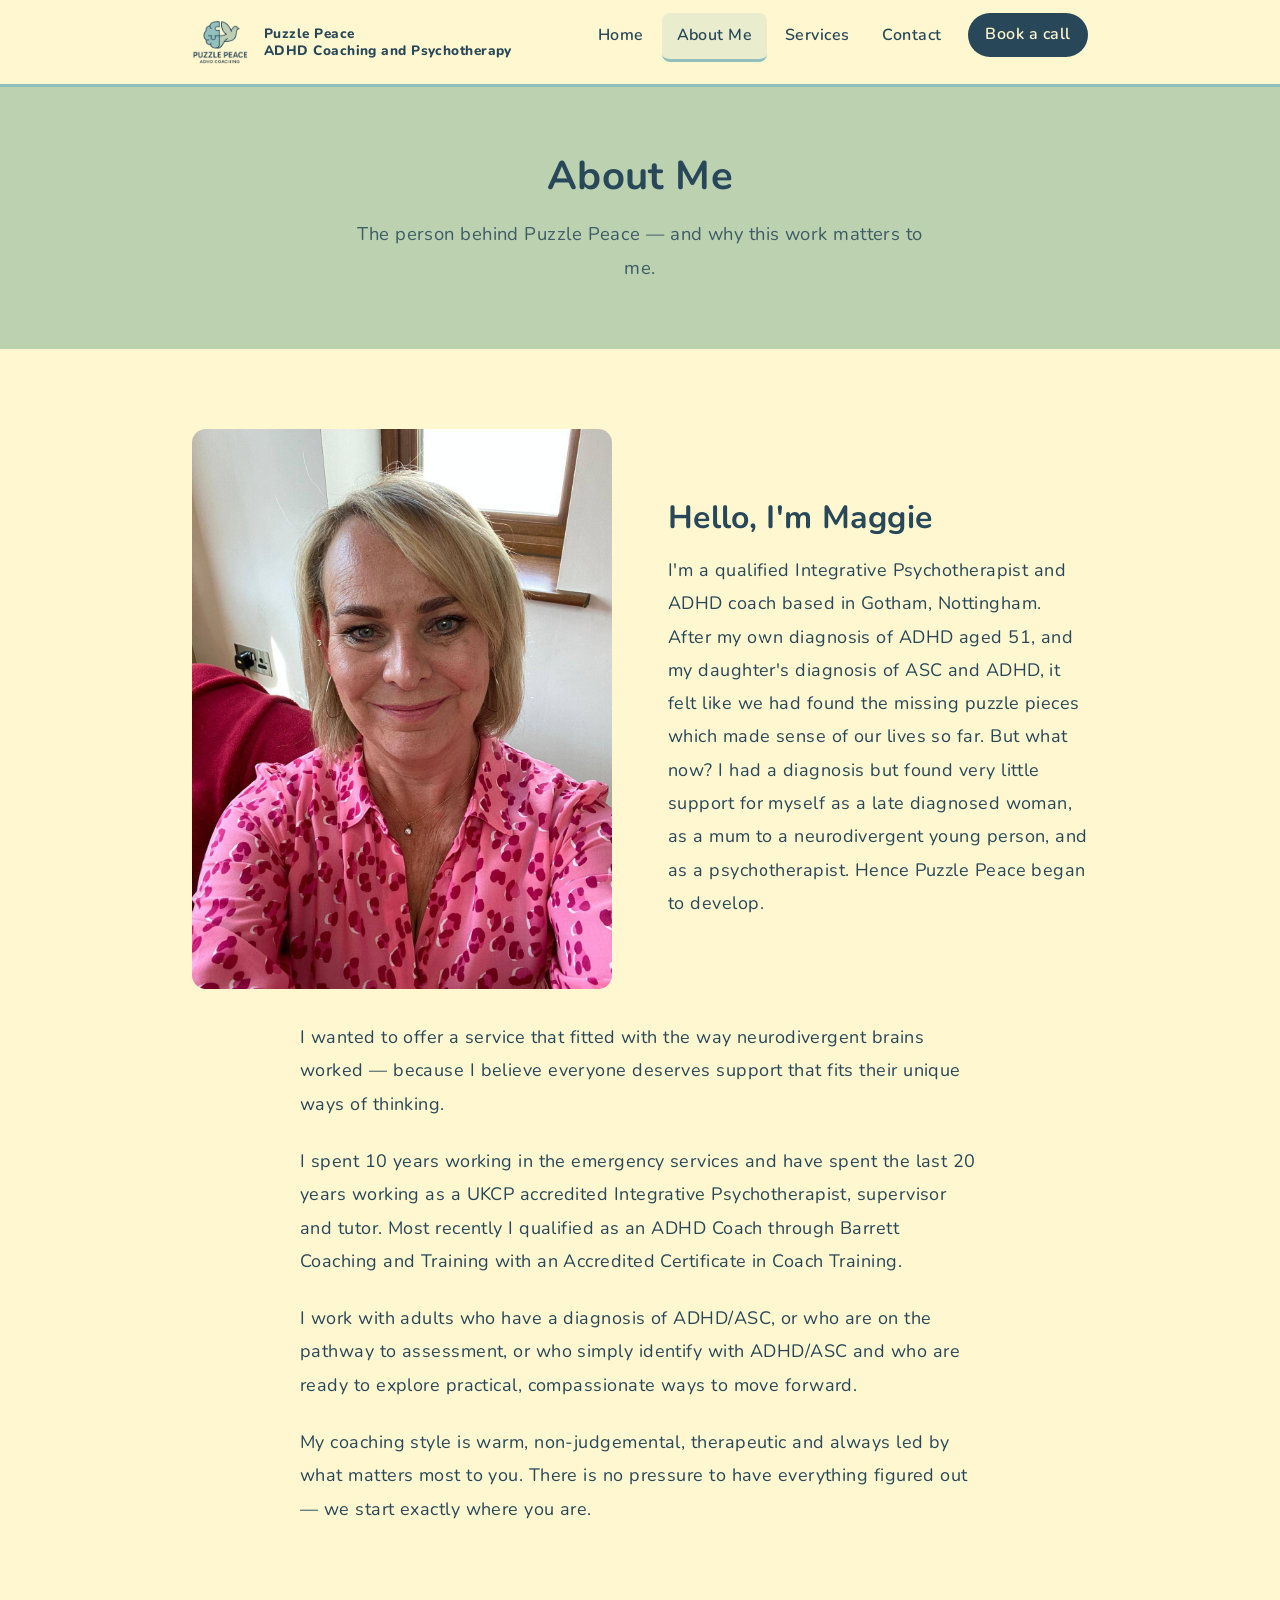
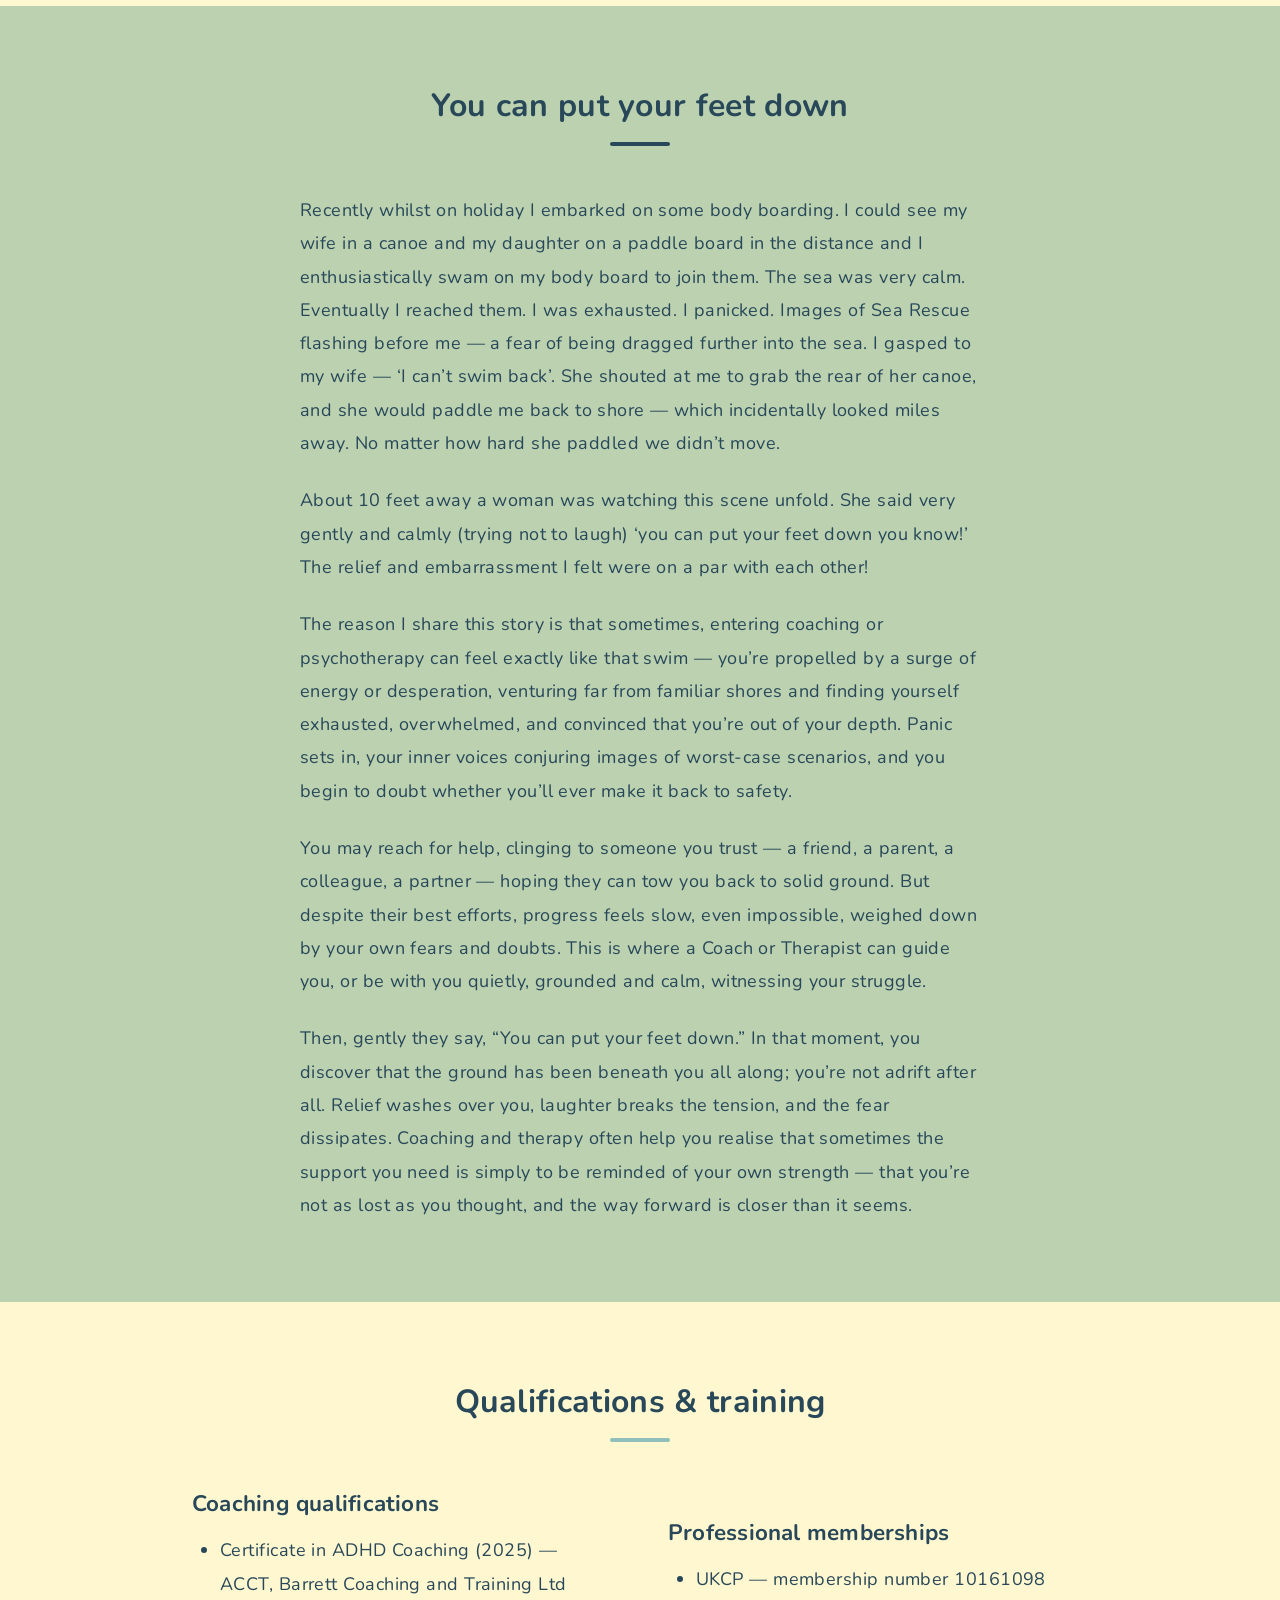
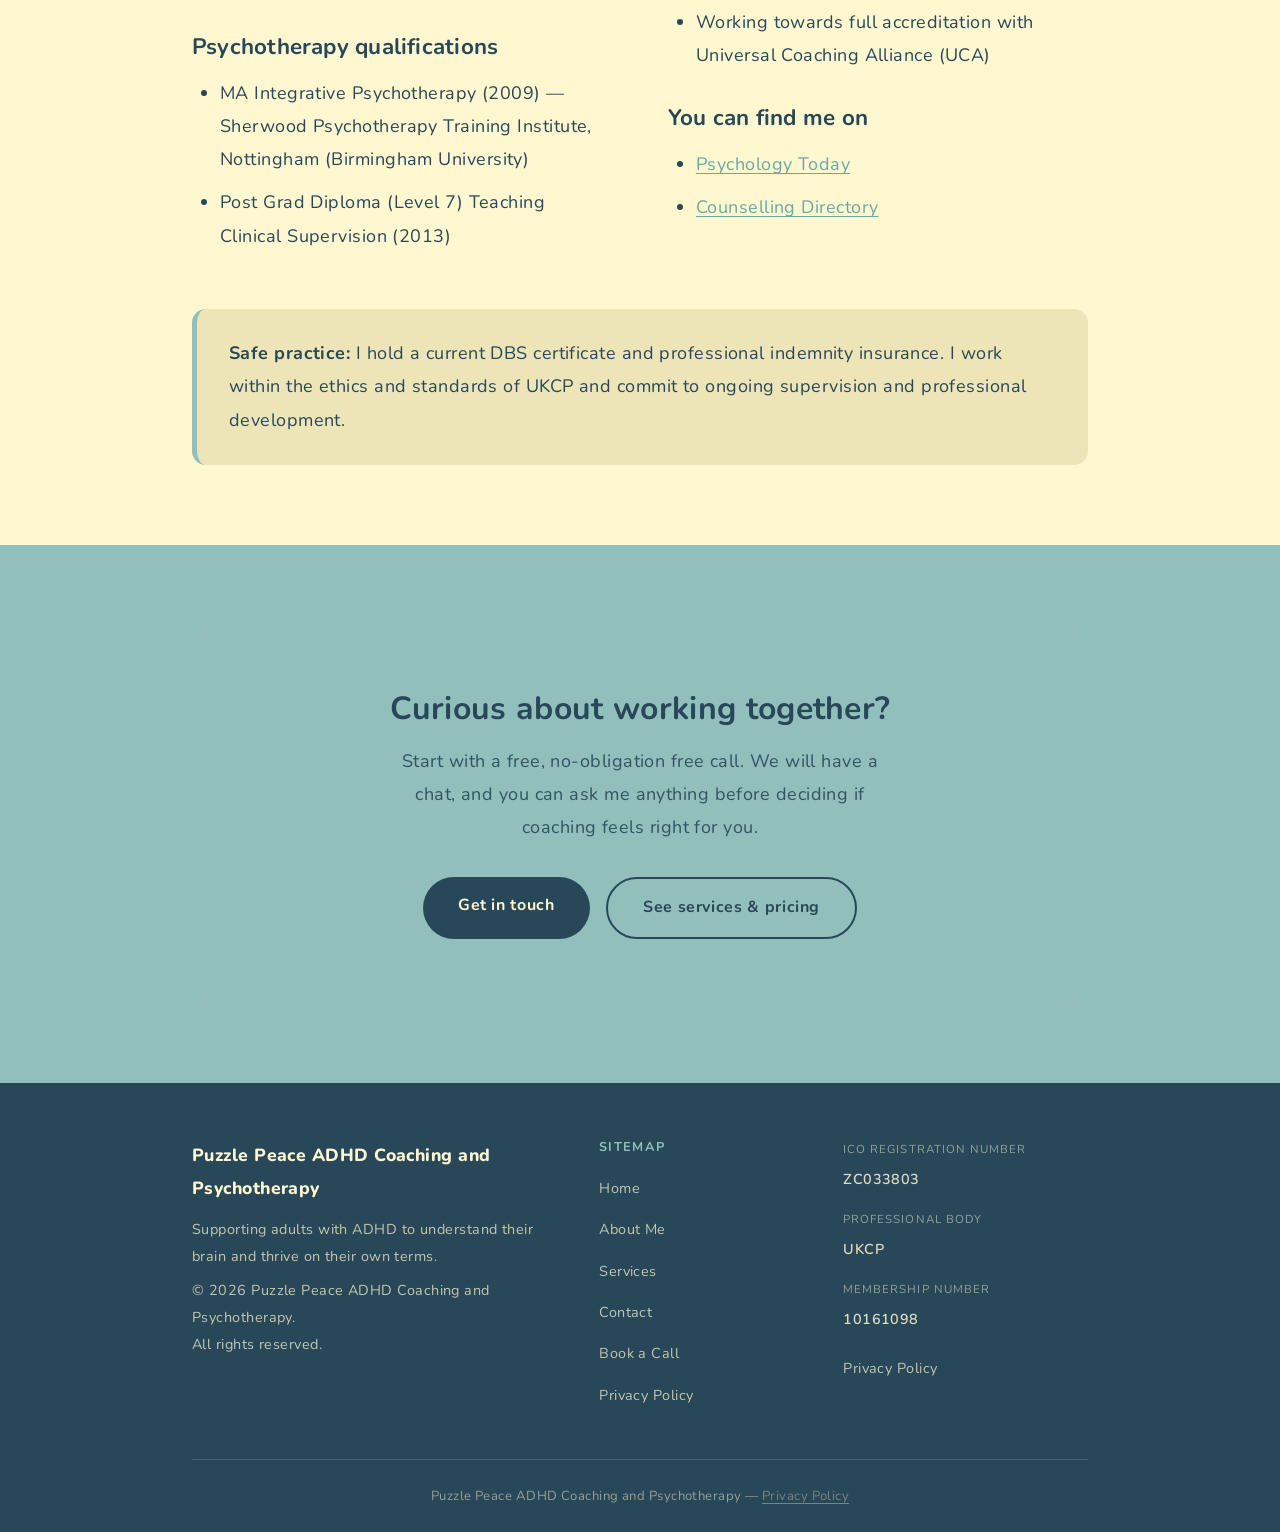
==== commit 8defd0ba: "Add Maggie's photo, update contact details, and tidy site content - Add maggie.jpeg to about and hom" ====
--- a/about.html
+++ b/about.html
@@ -3,15 +3,15 @@
 <head>
   <meta charset="UTF-8">
   <meta name="viewport" content="width=device-width, initial-scale=1.0">
-  <meta name="description" content="About [Coach Name] — ADHD coach at Puzzle Peace, qualifications, background, and why she started Puzzle Peace ADHD Coaching and Psychotherapy.">
+  <meta name="description" content="About Maggie — Integrative Psychotherapist and ADHD coach at Puzzle Peace, qualifications, background, and why she started Puzzle Peace ADHD Coaching and Psychotherapy.">
   <title>About Me | Puzzle Peace ADHD Coaching and Psychotherapy</title>
   <link rel="stylesheet" href="css/style.css">
   <!-- Open Graph -->
   <meta property="og:title" content="About Me | Puzzle Peace ADHD Coaching and Psychotherapy">
-  <meta property="og:description" content="Meet [Coach Name] — qualified ADHD coach and founder of Puzzle Peace ADHD Coaching and Psychotherapy.">
+  <meta property="og:description" content="Meet Maggie — qualified Integrative Psychotherapist, ADHD coach, and founder of Puzzle Peace ADHD Coaching and Psychotherapy.">
   <meta property="og:type" content="website">
-  <meta property="og:url" content="https://[your-domain]/about.html">
-  <meta property="og:image" content="https://[your-domain]/images/logo.png">
+  <meta property="og:url" content="https://www.puzzlepeacecounselling.co.uk/about.html">
+  <meta property="og:image" content="https://www.puzzlepeacecounselling.co.uk/images/logo.png">
   <meta name="twitter:card" content="summary_large_image">
 </head>
 <body>
@@ -51,32 +51,47 @@
   <section>
     <div class="container">
       <div class="two-col">
-        <div class="photo-placeholder" role="img" aria-label="Photo of [Coach Name] — placeholder">
-          Photo coming soon
-        </div>
+        <img
+          src="images/maggie.jpeg"
+          alt="Photo of Maggie, smiling at the camera"
+          style="width:100%; aspect-ratio:3/4; object-fit:cover; border-radius:var(--radius);"
+        >
         <div>
-          <h2>Hello, I'm [Coach Name]</h2>
+          <h2>Hello, I'm Maggie</h2>
           <p>
-            I'm a qualified ADHD coach based in [location], and I set up
-            Puzzle Peace because I believe everyone deserves support that
-            actually fits the way their brain works.
+            I'm a qualified Integrative Psychotherapist and ADHD coach based in
+            Gotham, Nottingham. After my own diagnosis of ADHD aged 51, and my
+            daughter's diagnosis of ASC and ADHD, it felt like we had found the
+            missing puzzle pieces which made sense of our lives so far. But what
+            now? I had a diagnosis but found very little support for myself as a
+            late diagnosed woman, as a mum to a neurodivergent young person, and
+            as a psychotherapist. Hence Puzzle Peace began to develop.
           </p>
-          <p>
-            My background is in [relevant professional background — e.g. education /
-            social work / psychology], and I have [X] years of experience working
-            with [adults / young people] in [context].
-          </p>
-          <p>
-            I work with adults who have a diagnosis of ADHD, or who are on the
-            pathway to assessment, and who are ready to explore practical,
-            compassionate ways to move forward.
-          </p>
-          <p>
-            My coaching style is warm, non-judgemental, and always led by what
-            matters most to you. There is no pressure to have everything figured
-            out — we start exactly where you are.
-          </p>
-        </div>
+        </div>
+      </div>
+      <div style="max-width: 680px; margin: 2rem auto 0;">
+        <p>
+          I wanted to offer a service that fitted with the way neurodivergent brains
+          worked — because I believe everyone deserves support that fits their unique
+          ways of thinking.
+        </p>
+        <p>
+          I spent 10 years working in the emergency services and have spent
+          the last 20 years working as a UKCP accredited Integrative
+          Psychotherapist, supervisor and tutor. Most recently I qualified as
+          an ADHD Coach through Barrett Coaching and Training with an
+          Accredited Certificate in Coach Training.
+        </p>
+        <p>
+          I work with adults who have a diagnosis of ADHD/ASC, or who are on
+          the pathway to assessment, or who simply identify with ADHD/ASC and
+          who are ready to explore practical, compassionate ways to move forward.
+        </p>
+        <p>
+          My coaching style is warm, non-judgemental, therapeutic and always
+          led by what matters most to you. There is no pressure to have
+          everything figured out — we start exactly where you are.
+        </p>
       </div>
     </div>
   </section>
@@ -124,7 +139,7 @@
           your struggle.
         </p>
         <p>
-          Then, with gentle wisdom, they say, &ldquo;You can put your feet
+          Then, gently they say, &ldquo;You can put your feet
           down.&rdquo; In that moment, you discover that the ground has been beneath
           you all along; you&rsquo;re not adrift after all. Relief washes over you,
           laughter breaks the tension, and the fear dissipates. Coaching and therapy
@@ -147,28 +162,24 @@
         <div>
           <h3>Coaching qualifications</h3>
           <ul>
-            <li>[ADHD Coaching qualification name], [Awarding body], [Year]</li>
-            <li>[Additional qualification, e.g. Life coaching certificate], [Year]</li>
-            <li>[Any ICF accreditation or equivalent]</li>
-          </ul>
-          <h3 style="margin-top: 2rem;">Continued professional development</h3>
-          <ul>
-            <li>[CPD course / workshop], [Year]</li>
-            <li>[CPD course / workshop], [Year]</li>
-            <li>[Relevant training], [Year]</li>
+            <li>Certificate in ADHD Coaching (2025) — ACCT, Barrett Coaching and Training Ltd</li>
+          </ul>
+          <h3 style="margin-top: 2rem;">Psychotherapy qualifications</h3>
+          <ul>
+            <li>MA Integrative Psychotherapy (2009) — Sherwood Psychotherapy Training Institute, Nottingham (Birmingham University)</li>
+            <li>Post Grad Diploma (Level 7) Teaching Clinical Supervision (2013)</li>
           </ul>
         </div>
         <div>
           <h3>Professional memberships</h3>
           <ul>
-            <li>[Professional body — e.g. UKCP, BACP, ICF, ADHD Coaches Org]</li>
-            <li>[Membership number if publicly listed]</li>
-          </ul>
-          <h3 style="margin-top: 2rem;">Other relevant experience</h3>
-          <ul>
-            <li>[Relevant work or life experience — e.g. teaching, healthcare, social work]</li>
-            <li>[Volunteering or community work]</li>
-            <li>[Any other relevant background]</li>
+            <li>UKCP — membership number 10161098</li>
+            <li>Working towards full accreditation with Universal Coaching Alliance (UCA)</li>
+          </ul>
+          <h3 style="margin-top: 2rem;">You can find me on</h3>
+          <ul>
+            <li><a href="https://www.psychologytoday.com/gb/counselling/maggie-hall-nottingham/464570" target="_blank" rel="noopener noreferrer">Psychology Today</a></li>
+            <li><a href="https://www.counselling-directory.org.uk/counsellor_10065.html" target="_blank" rel="noopener noreferrer">Counselling Directory</a></li>
           </ul>
         </div>
       </div>
@@ -176,8 +187,8 @@
         <p style="max-width: 100%; margin: 0;">
           <strong>Safe practice:</strong> I hold a current DBS certificate and
           professional indemnity insurance. I work within the ethics and
-          standards of [professional body name] and commit to ongoing
-          supervision and professional development.
+          standards of UKCP and commit to ongoing supervision and professional
+          development.
         </p>
       </div>
     </div>
--- a/css/style.css
+++ b/css/style.css
@@ -411,6 +411,8 @@
   font-weight: 700;
   display: inline-block;
   margin: 0.5rem 0 1rem;
+  overflow-wrap: break-word;
+  word-break: break-all;
 }
 .gdpr-box {
   background: var(--bg-alt);
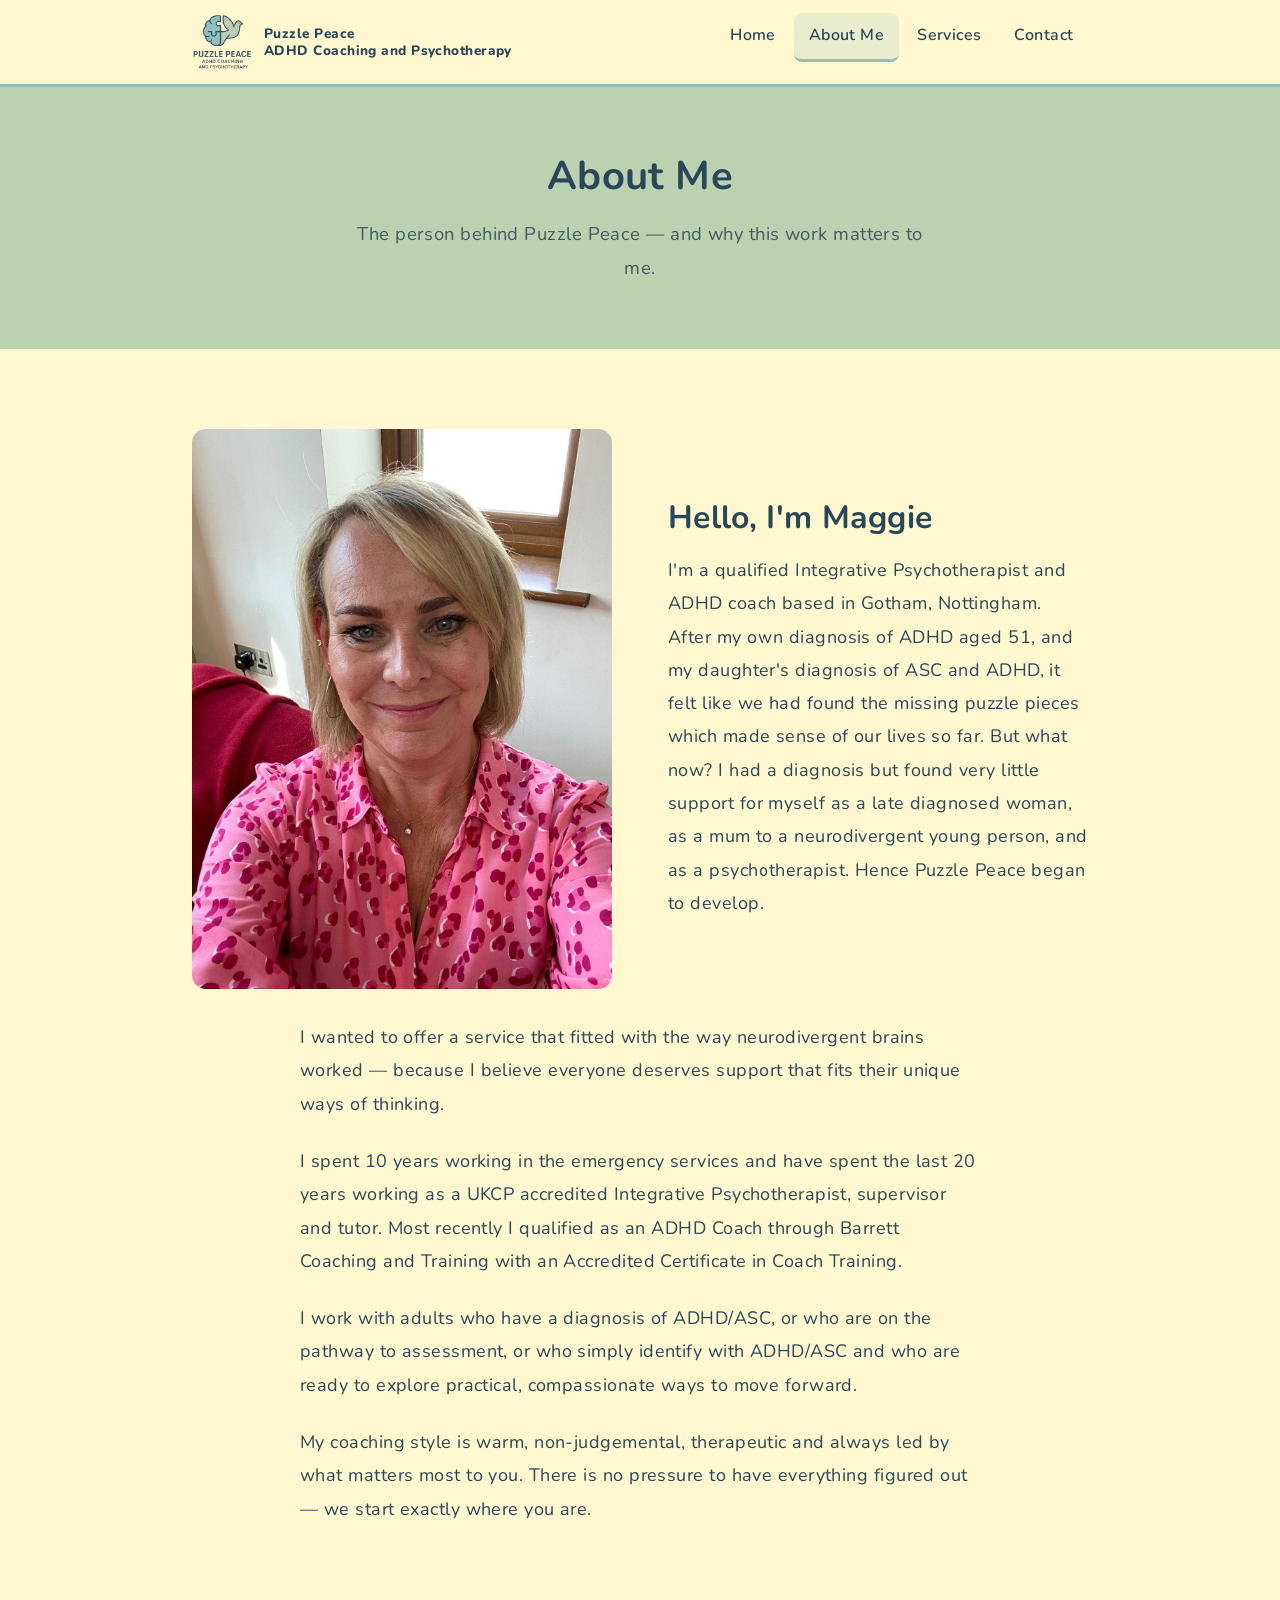
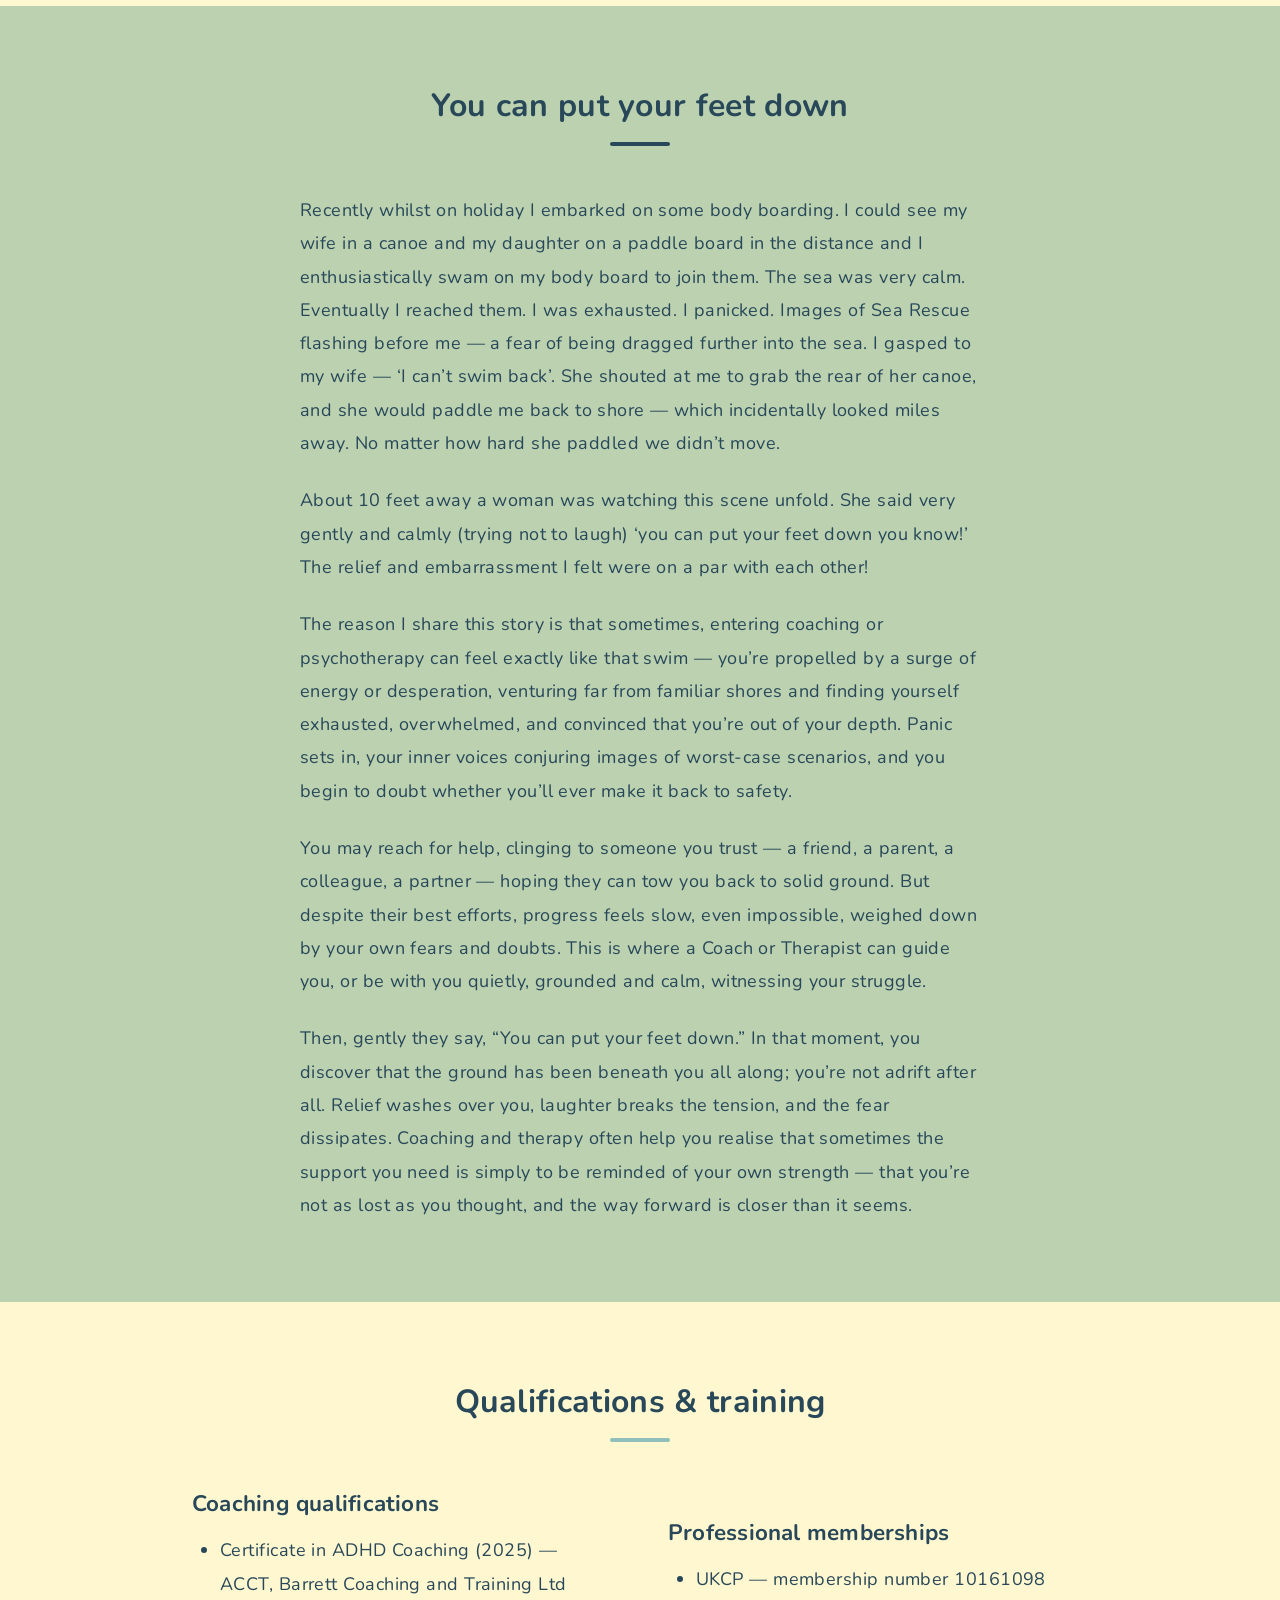
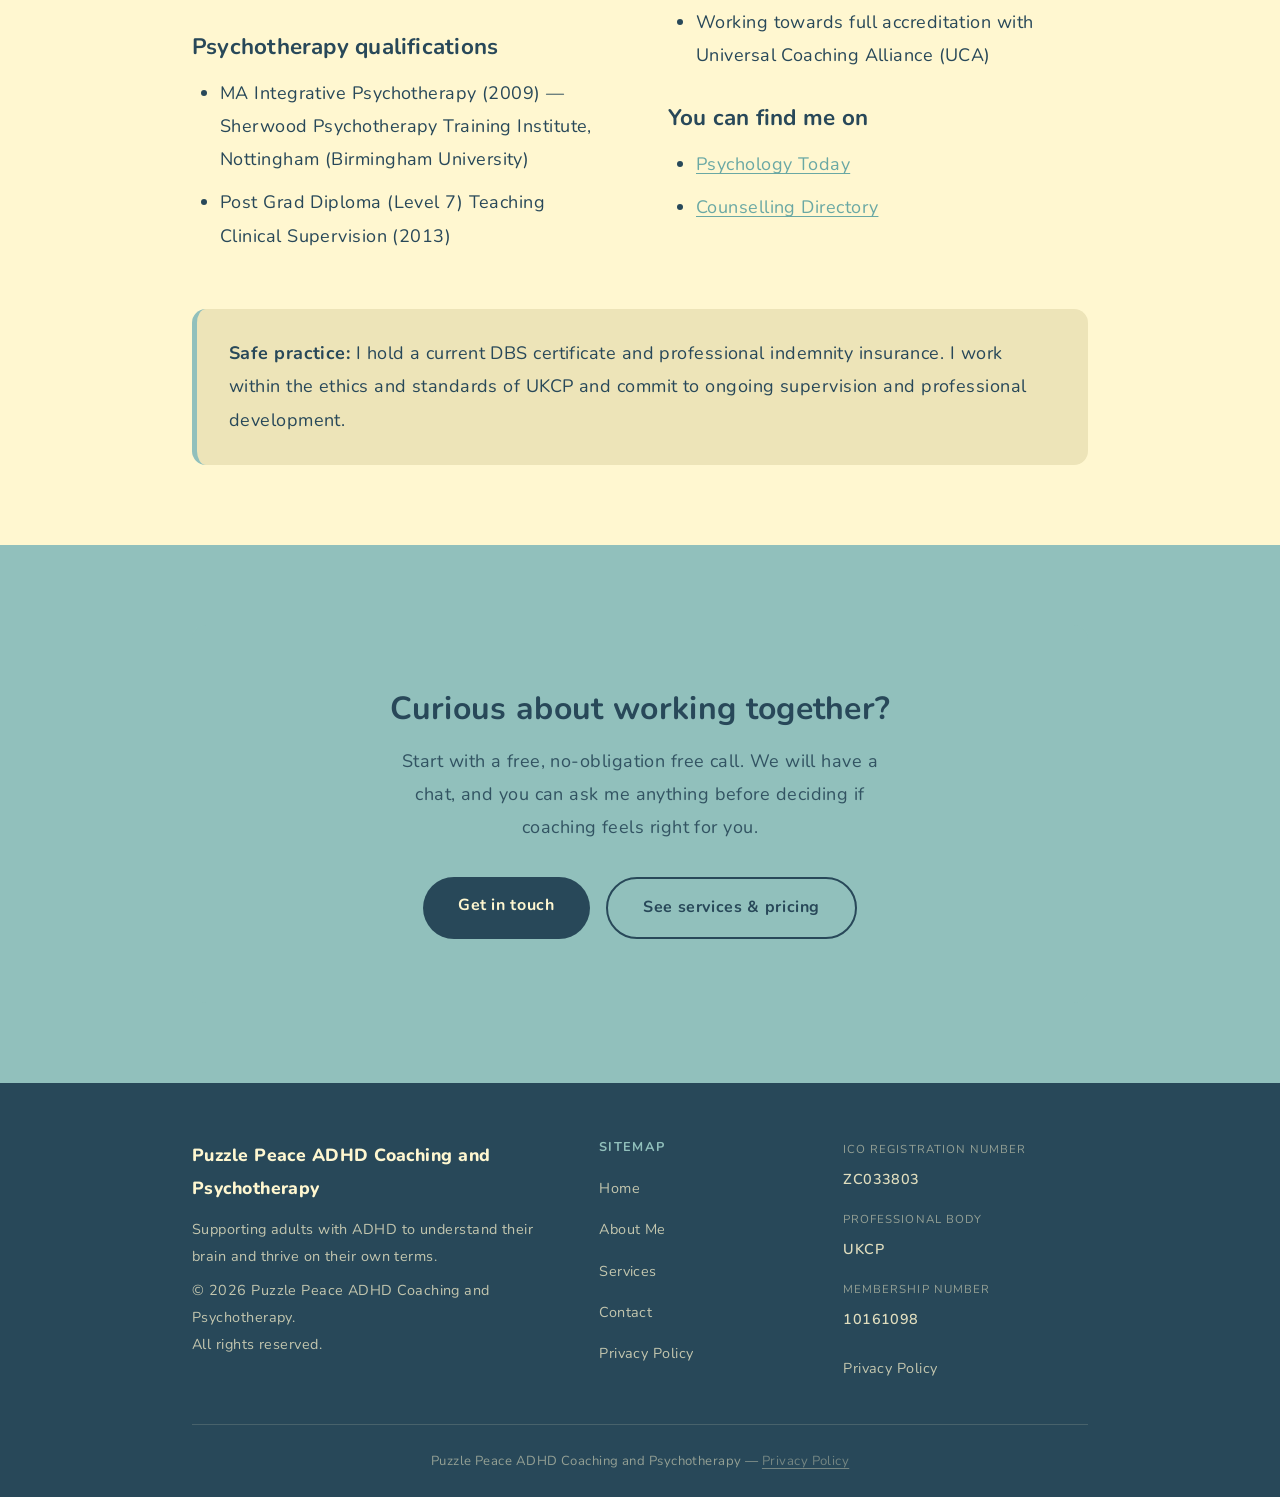
==== commit a4be9839: "Remove redundant Book a call nav button and tidy JS Co-Authored-By: Claude Sonnet 4.6 <noreply@anthr" ====
--- a/about.html
+++ b/about.html
@@ -5,6 +5,8 @@
   <meta name="viewport" content="width=device-width, initial-scale=1.0">
   <meta name="description" content="About Maggie — Integrative Psychotherapist and ADHD coach at Puzzle Peace, qualifications, background, and why she started Puzzle Peace ADHD Coaching and Psychotherapy.">
   <title>About Me | Puzzle Peace ADHD Coaching and Psychotherapy</title>
+  <link rel="icon" type="image/png" href="images/favicon.png">
+  <link rel="apple-touch-icon" href="images/favicon.png">
   <link rel="stylesheet" href="css/style.css">
   <!-- Open Graph -->
   <meta property="og:title" content="About Me | Puzzle Peace ADHD Coaching and Psychotherapy">
@@ -35,7 +37,6 @@
           <li><a href="about.html">About Me</a></li>
           <li><a href="services.html">Services</a></li>
           <li><a href="contact.html">Contact</a></li>
-          <li><a href="contact.html" class="nav-cta">Book a call</a></li>
         </ul>
       </nav>
     </div>
@@ -233,7 +234,6 @@
             <li><a href="about.html">About Me</a></li>
             <li><a href="services.html">Services</a></li>
             <li><a href="contact.html">Contact</a></li>
-            <li><a href="contact.html">Book a Call</a></li>
             <li><a href="privacy-policy.html">Privacy Policy</a></li>
           </ul>
         </div>
--- a/css/style.css
+++ b/css/style.css
@@ -407,7 +407,7 @@
 }
 .contact-method h3 { color: var(--teal-dark); margin-bottom: 0.5rem; }
 .email-link {
-  font-size: 1.3rem;
+  font-size: 1rem;
   font-weight: 700;
   display: inline-block;
   margin: 0.5rem 0 1rem;
